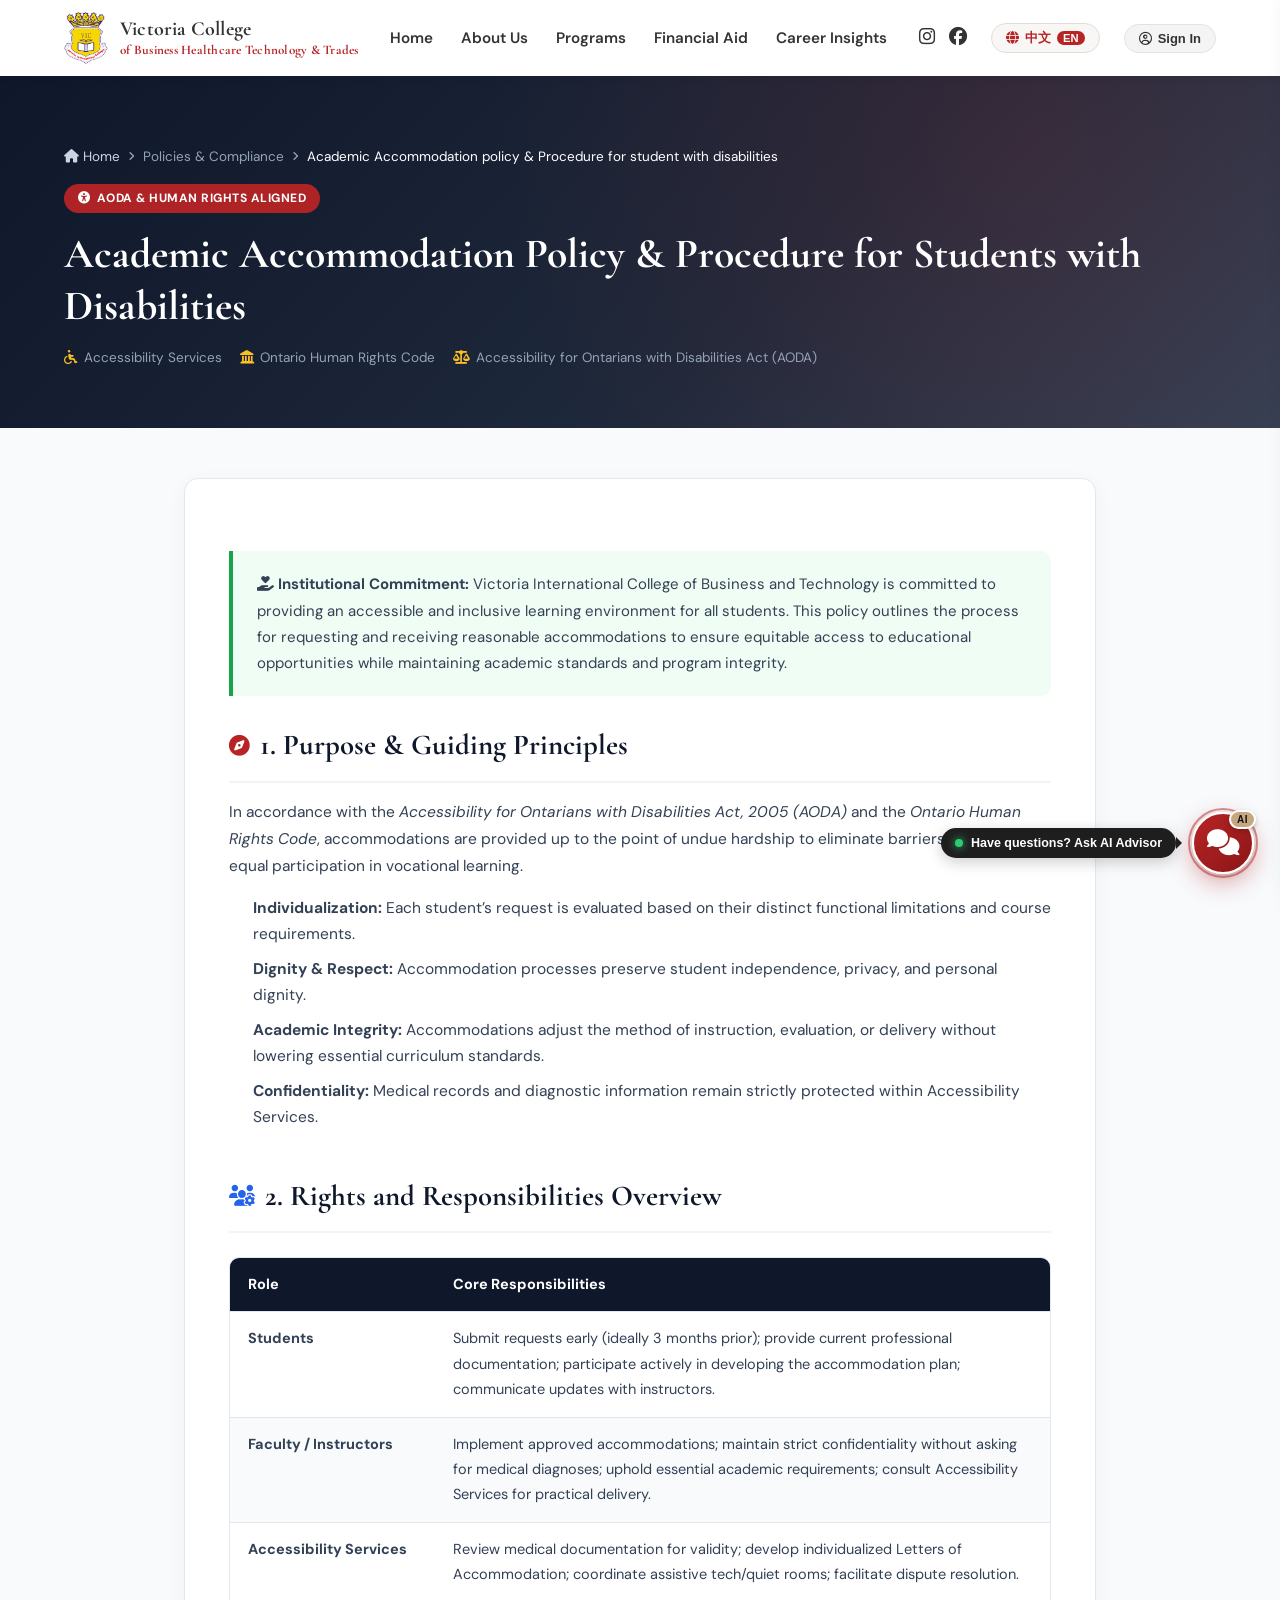
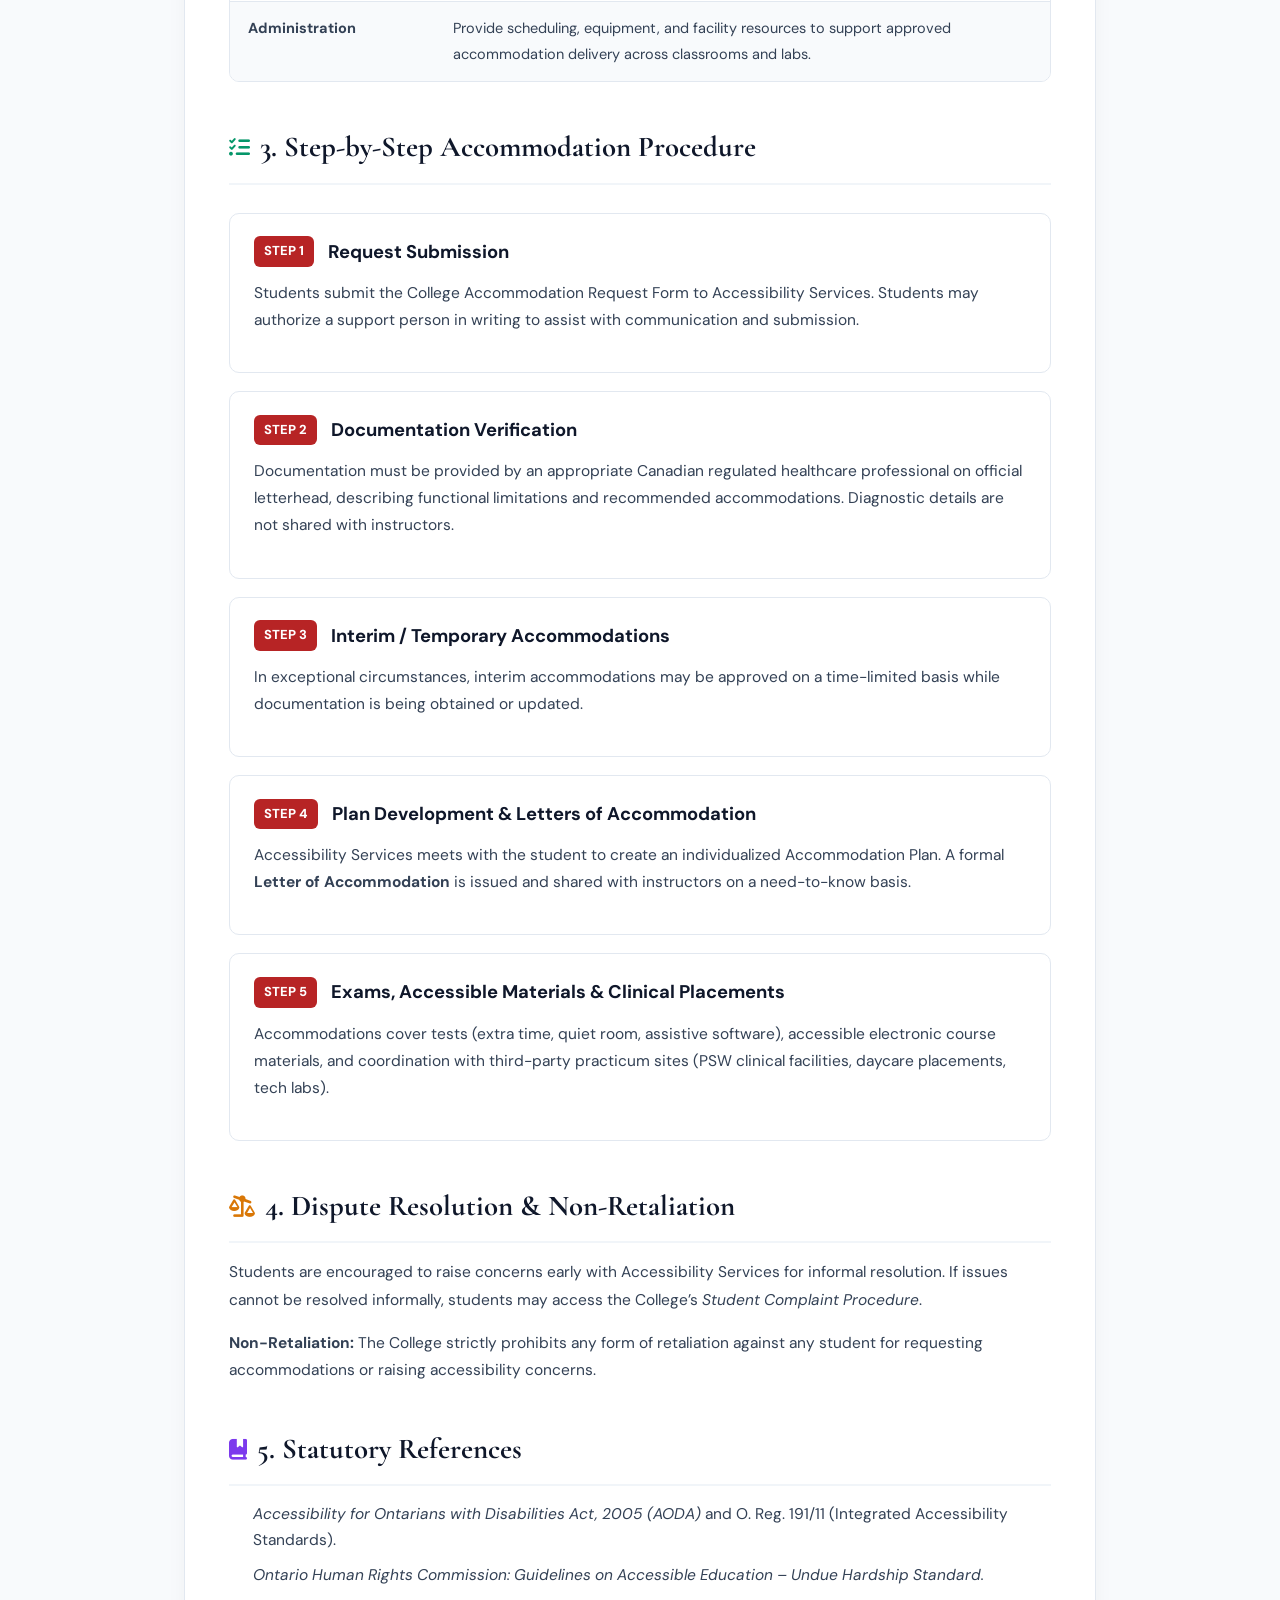
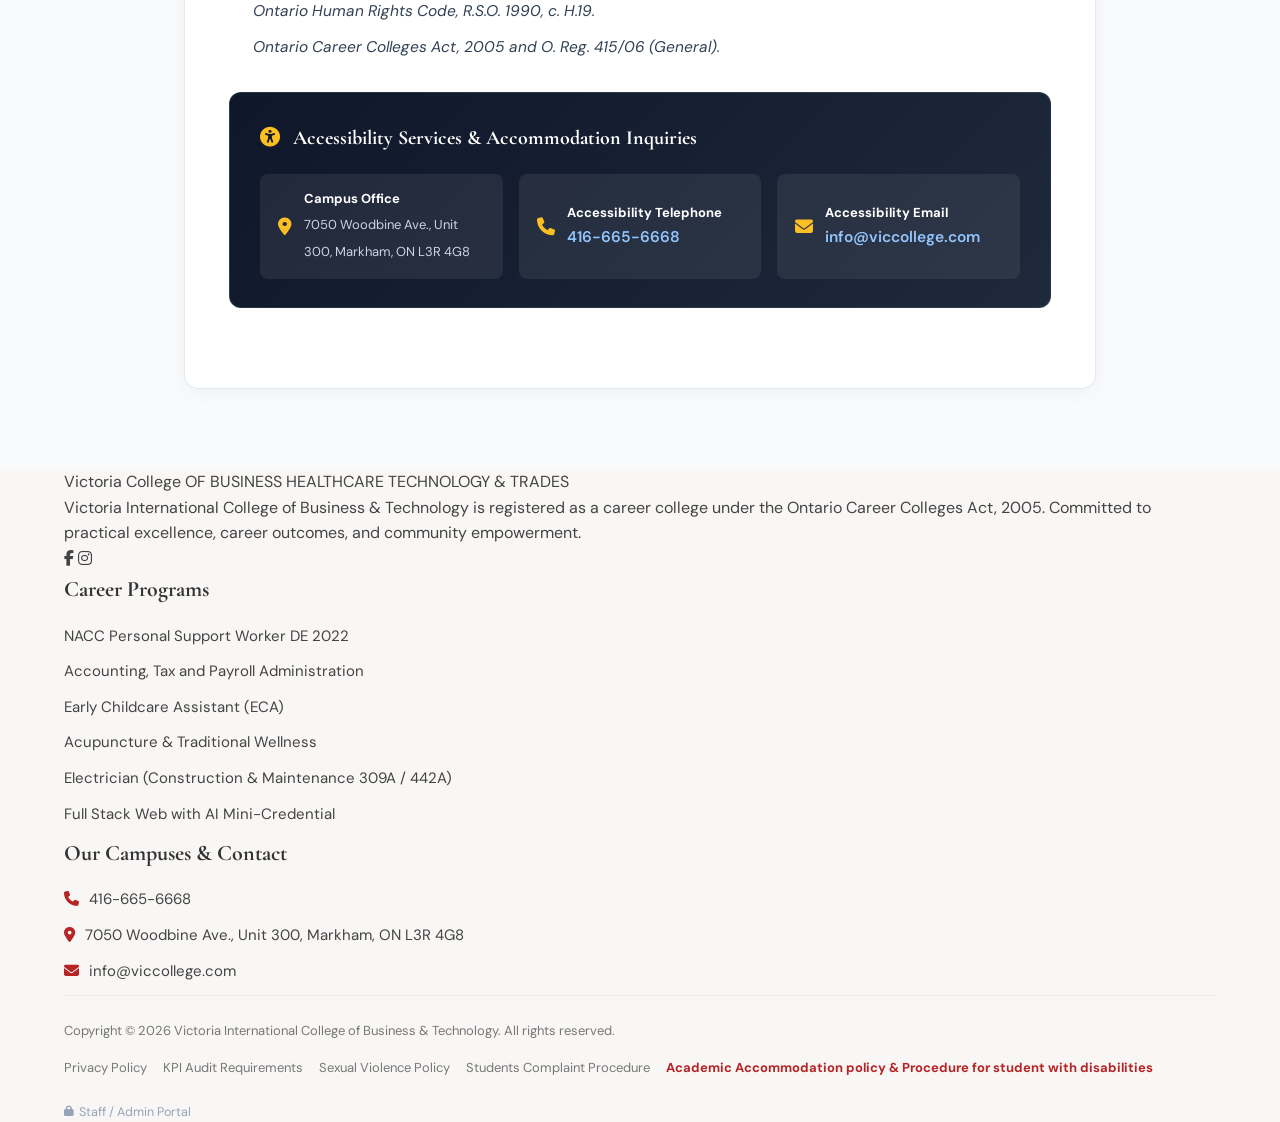
==== academic-accommodation-policy-and-procedure-for-students-with-disabilities.html @ d338227e "added footer pages" ====
<!DOCTYPE html>
<html lang="en">

<head>
  <meta charset="UTF-8">
  <meta name="viewport" content="width=device-width, initial-scale=1.0">
  <title data-i18n="policy_disability_title">Academic Accommodation Policy &amp; Procedure for Students with Disabilities | Victoria International College</title>
  <meta name="description"
    content="Official Academic Accommodation Policy and Procedure for Students with Disabilities at Victoria International College. AODA and Ontario Human Rights Code aligned.">
  <meta name="keywords" content="academic accommodation policy, students with disabilities, aoda compliance, ontario human rights code, accessibility services victoria college">

  <!-- OpenGraph Meta Tags -->
  <meta property="og:title" content="Academic Accommodation Policy &amp; Procedure for Students with Disabilities | Victoria International College">
  <meta property="og:description"
    content="Learn about Victoria International College's procedures for academic accommodations, accessibility supports, exams, and practicum placements.">
  <meta property="og:type" content="article">
  <meta property="og:url" content="https://www.viccollege.com/academic-accommodation-policy-and-procedure-for-students-with-disabilities/">
  <meta property="og:image" content="images/vic_logo.png">

  <link rel="icon" href="images/favicon.gif" sizes="32x32">
  <link rel="stylesheet" href="https://cdnjs.cloudflare.com/ajax/libs/font-awesome/6.5.1/css/all.min.css">
  <link rel="stylesheet" href="css/style.css">
  <link rel="stylesheet" href="css/admin.css">
</head>

<body>

  <!-- Header Navigation -->
  <header class="vic-main-header">
    <div class="container nav-wrapper">
      <a href="index.html#home" class="logo-section" aria-label="Victoria College of Business Healthcare Technology & Trades">
        <img class="logo-img" src="images/vic_logo.png" alt="Victoria College">
        <div class="logo-text">
          <span class="logo-brand-main" data-i18n="logo_brand_main">Victoria College</span>
          <span class="logo-brand-sub" data-i18n="logo_brand_sub">of Business Healthcare Technology &amp; Trades</span>
        </div>
      </a>

      <nav class="main-nav-list">
        <div class="main-nav-item">
          <a href="index.html#home" class="main-nav-link" data-i18n="nav_home">Home</a>
        </div>
        <div class="main-nav-item">
          <a href="index.html#about" class="main-nav-link" data-i18n="nav_about">About Us</a>
        </div>
        <div class="main-nav-item">
          <a href="index.html#programs" class="main-nav-link" data-i18n="nav_programs">Programs <i
              class="fa-solid fa-angle-down" style="font-size: 11px;"></i></a>
          <div class="nav-dropdown">
            <a href="personal-support-worker-online-psw-course.html" data-i18n="prog_psw_title">NACC Personal Support Worker DE 2022</a>
            <a href="computerized-accounting.html" data-i18n="prog_acc_title">Accounting, Tax and Payroll</a>
            <a href="early-childcare-assistant-eca.html" data-i18n="prog_eca_title">Early Childcare Assistant (ECA)</a>
            <a href="acupuncture-program.html" data-i18n="prog_acu_title">Acupuncture &amp; Traditional Wellness</a>
            <a href="electrician.html" data-i18n="prog_elec_title">Electrician (309A / 442A)</a>
            <a href="software-development.html" data-i18n="prog_tech_title">Full Stack Web with AI Mini-Credential</a>
          </div>
        </div>
        <div class="main-nav-item">
          <a href="index.html#financial-aid" class="main-nav-link" data-i18n="nav_aid">Financial Aid</a>
        </div>
        <div class="main-nav-item">
          <a href="index.html#articles" class="main-nav-link" data-i18n="nav_articles">Career Insights</a>
        </div>
      </nav>

      <div class="nav-social-icons">
        <a href="https://www.instagram.com/vic.college/?utm_medium=copy_link" target="_blank" rel="noopener"><i
            class="fa-brands fa-instagram"></i></a>
        <a href="https://www.facebook.com/profile.php?id=100078023242504" target="_blank" rel="noopener"><i
            class="fa-brands fa-facebook"></i></a>
        <button type="button" class="lang-switcher-vic js-lang-toggle desktop-only" style="margin-left: 10px;"
          aria-label="Toggle language">
          <i class="fa-solid fa-globe"></i>
          <span class="lang-label" data-i18n="lang_btn">中文</span>
          <span class="lang-badge lang-current">EN</span>
        </button>
      </div>

      <button type="button" class="mobile-toggle-btn" aria-label="Open navigation menu">
        <i class="fa-solid fa-bars"></i>
      </button>
    </div>
  </header>

  <!-- Mobile Drawer Overlay -->
  <div class="mobile-drawer-overlay"></div>

  <!-- Mobile Navigation Drawer -->
  <div class="mobile-nav-drawer">
    <div class="mobile-drawer-header">
      <div class="logo-text">
        <span class="logo-brand-main" data-i18n="logo_brand_main">Victoria College</span>
      </div>
      <button type="button" class="mobile-drawer-close" aria-label="Close menu">&times;</button>
    </div>
    <div class="mobile-drawer-body">
      <div class="mobile-drawer-item">
        <a href="index.html#home" class="mobile-drawer-link" data-i18n="nav_home">Home</a>
      </div>
      <div class="mobile-drawer-item">
        <a href="index.html#about" class="mobile-drawer-link" data-i18n="nav_about">About Us</a>
      </div>
      <div class="mobile-drawer-item">
        <a href="index.html#programs" class="mobile-drawer-link" data-i18n="nav_programs">Programs</a>
        <div style="padding-left: 16px; display: flex; flex-direction: column; gap: 8px; margin-top: 8px;">
          <a href="personal-support-worker-online-psw-course.html" style="color: #cbd5e1; font-size: 13.5px;" data-i18n="prog_psw_title">NACC PSW Certificate</a>
          <a href="computerized-accounting.html" style="color: #cbd5e1; font-size: 13.5px;" data-i18n="prog_acc_title">Accounting, Tax &amp; Payroll</a>
          <a href="early-childcare-assistant-eca.html" style="color: #cbd5e1; font-size: 13.5px;" data-i18n="prog_eca_title">Early Childcare Assistant (ECA)</a>
          <a href="acupuncture-program.html" style="color: #cbd5e1; font-size: 13.5px;" data-i18n="prog_acu_title">Acupuncture &amp; Traditional Wellness</a>
          <a href="electrician.html" style="color: #cbd5e1; font-size: 13.5px;" data-i18n="prog_elec_title">Electrician (309A / 442A)</a>
          <a href="software-development.html" style="color: #cbd5e1; font-size: 13.5px;" data-i18n="prog_tech_title">Full Stack Web Developer</a>
        </div>
      </div>
      <div class="mobile-drawer-item">
        <a href="index.html#financial-aid" class="mobile-drawer-link" data-i18n="nav_aid">Financial Aid</a>
      </div>
      <div class="mobile-drawer-item">
        <a href="index.html#articles" class="mobile-drawer-link" data-i18n="nav_articles">Career Insights</a>
      </div>
    </div>
  </div>

  <!-- Hero Header -->
  <section class="policy-hero">
    <div class="container" style="position: relative; z-index: 2;">
      <div style="display: flex; align-items: center; gap: 8px; font-size: 13.5px; color: #94a3b8; margin-bottom: 16px;">
        <a href="index.html" style="color: #cbd5e1; text-decoration: none;"><i class="fa-solid fa-house"></i> <span data-i18n="policy_bread_home">Home</span></a>
        <i class="fa-solid fa-angle-right" style="font-size: 11px;"></i>
        <span data-i18n="policy_bread_policies">Policies &amp; Compliance</span>
        <i class="fa-solid fa-angle-right" style="font-size: 11px;"></i>
        <span style="color: #ffffff;" data-i18n="footer_policy_disability">Academic Accommodation for Students with Disabilities</span>
      </div>

      <span class="policy-hero-badge"><i class="fa-solid fa-universal-access"></i> AODA &amp; Human Rights Aligned</span>
      <h1 class="policy-hero-title">Academic Accommodation Policy &amp; Procedure for Students with Disabilities</h1>
      <div class="policy-hero-meta">
        <span><i class="fa-solid fa-wheelchair"></i> Accessibility Services</span>
        <span><i class="fa-solid fa-landmark"></i> Ontario Human Rights Code</span>
        <span><i class="fa-solid fa-scale-balanced"></i> Accessibility for Ontarians with Disabilities Act (AODA)</span>
      </div>
    </div>
  </section>

  <!-- Main Content -->
  <main class="policy-main-section">
    <div class="container policy-container">
      <article class="policy-article-card">

        <div class="policy-callout green">
          <strong><i class="fa-solid fa-hand-holding-heart"></i> Institutional Commitment:</strong> Victoria International College of Business and Technology is committed to providing an accessible and inclusive learning environment for all students. This policy outlines the process for requesting and receiving reasonable accommodations to ensure equitable access to educational opportunities while maintaining academic standards and program integrity.
        </div>

        <h2><i class="fa-solid fa-compass" style="color: var(--vic-red); font-size: 1.3rem;"></i> 1. Purpose &amp; Guiding Principles</h2>
        <p>
          In accordance with the <em>Accessibility for Ontarians with Disabilities Act, 2005 (AODA)</em> and the <em>Ontario Human Rights Code</em>, accommodations are provided up to the point of undue hardship to eliminate barriers and enable equal participation in vocational learning.
        </p>
        <ul>
          <li><strong>Individualization:</strong> Each student’s request is evaluated based on their distinct functional limitations and course requirements.</li>
          <li><strong>Dignity &amp; Respect:</strong> Accommodation processes preserve student independence, privacy, and personal dignity.</li>
          <li><strong>Academic Integrity:</strong> Accommodations adjust the method of instruction, evaluation, or delivery without lowering essential curriculum standards.</li>
          <li><strong>Confidentiality:</strong> Medical records and diagnostic information remain strictly protected within Accessibility Services.</li>
        </ul>

        <h2><i class="fa-solid fa-users-gear" style="color: #2563eb; font-size: 1.3rem;"></i> 2. Rights and Responsibilities Overview</h2>

        <div class="policy-table-wrapper">
          <table class="policy-table">
            <thead>
              <tr>
                <th style="width: 25%;">Role</th>
                <th style="width: 75%;">Core Responsibilities</th>
              </tr>
            </thead>
            <tbody>
              <tr>
                <td><strong>Students</strong></td>
                <td>
                  Submit requests early (ideally 3 months prior); provide current professional documentation; participate actively in developing the accommodation plan; communicate updates with instructors.
                </td>
              </tr>
              <tr>
                <td><strong>Faculty / Instructors</strong></td>
                <td>
                  Implement approved accommodations; maintain strict confidentiality without asking for medical diagnoses; uphold essential academic requirements; consult Accessibility Services for practical delivery.
                </td>
              </tr>
              <tr>
                <td><strong>Accessibility Services</strong></td>
                <td>
                  Review medical documentation for validity; develop individualized Letters of Accommodation; coordinate assistive tech/quiet rooms; facilitate dispute resolution.
                </td>
              </tr>
              <tr>
                <td><strong>Administration</strong></td>
                <td>
                  Provide scheduling, equipment, and facility resources to support approved accommodation delivery across classrooms and labs.
                </td>
              </tr>
            </tbody>
          </table>
        </div>

        <h2><i class="fa-solid fa-list-check" style="color: #059669; font-size: 1.3rem;"></i> 3. Step-by-Step Accommodation Procedure</h2>

        <div class="policy-steps-flow">
          <!-- Step 1 -->
          <div class="policy-step-item">
            <div class="policy-step-header">
              <span class="policy-step-num">Step 1</span>
              <span class="policy-step-title">Request Submission</span>
            </div>
            <p>
              Students submit the College Accommodation Request Form to Accessibility Services. Students may authorize a support person in writing to assist with communication and submission.
            </p>
          </div>

          <!-- Step 2 -->
          <div class="policy-step-item">
            <div class="policy-step-header">
              <span class="policy-step-num">Step 2</span>
              <span class="policy-step-title">Documentation Verification</span>
            </div>
            <p>
              Documentation must be provided by an appropriate Canadian regulated healthcare professional on official letterhead, describing functional limitations and recommended accommodations. Diagnostic details are not shared with instructors.
            </p>
          </div>

          <!-- Step 3 -->
          <div class="policy-step-item">
            <div class="policy-step-header">
              <span class="policy-step-num">Step 3</span>
              <span class="policy-step-title">Interim / Temporary Accommodations</span>
            </div>
            <p>
              In exceptional circumstances, interim accommodations may be approved on a time-limited basis while documentation is being obtained or updated.
            </p>
          </div>

          <!-- Step 4 -->
          <div class="policy-step-item">
            <div class="policy-step-header">
              <span class="policy-step-num">Step 4</span>
              <span class="policy-step-title">Plan Development &amp; Letters of Accommodation</span>
            </div>
            <p>
              Accessibility Services meets with the student to create an individualized Accommodation Plan. A formal <strong>Letter of Accommodation</strong> is issued and shared with instructors on a need-to-know basis.
            </p>
          </div>

          <!-- Step 5 -->
          <div class="policy-step-item">
            <div class="policy-step-header">
              <span class="policy-step-num">Step 5</span>
              <span class="policy-step-title">Exams, Accessible Materials &amp; Clinical Placements</span>
            </div>
            <p>
              Accommodations cover tests (extra time, quiet room, assistive software), accessible electronic course materials, and coordination with third-party practicum sites (PSW clinical facilities, daycare placements, tech labs).
            </p>
          </div>
        </div>

        <h2><i class="fa-solid fa-scale-unbalanced-flip" style="color: #d97706; font-size: 1.3rem;"></i> 4. Dispute Resolution &amp; Non-Retaliation</h2>
        <p>
          Students are encouraged to raise concerns early with Accessibility Services for informal resolution. If issues cannot be resolved informally, students may access the College’s <em>Student Complaint Procedure</em>.
        </p>
        <p>
          <strong>Non-Retaliation:</strong> The College strictly prohibits any form of retaliation against any student for requesting accommodations or raising accessibility concerns.
        </p>

        <h2><i class="fa-solid fa-book-bookmark" style="color: #7c3aed; font-size: 1.3rem;"></i> 5. Statutory References</h2>
        <ul>
          <li><em>Accessibility for Ontarians with Disabilities Act, 2005 (AODA)</em> and O. Reg. 191/11 (Integrated Accessibility Standards).</li>
          <li><em>Ontario Human Rights Commission: Guidelines on Accessible Education – Undue Hardship Standard.</em></li>
          <li><em>Ontario Human Rights Code, R.S.O. 1990, c. H.19.</em></li>
          <li><em>Ontario Career Colleges Act, 2005 and O. Reg. 415/06 (General).</em></li>
        </ul>

        <!-- Accessibility Contact Box -->
        <div class="policy-contact-box">
          <h3 style="font-size: 1.25rem; font-family: var(--font-serif);"><i class="fa-solid fa-universal-access" style="color: #fbbf24; margin-right: 8px;"></i> Accessibility Services &amp; Accommodation Inquiries</h3>
          <div class="policy-contact-grid">
            <div class="policy-contact-item">
              <i class="fa-solid fa-location-dot"></i>
              <div>
                <strong style="color: #ffffff; font-size: 13px; display: block;">Campus Office</strong>
                <span style="font-size: 13px; color: #cbd5e1;">7050 Woodbine Ave., Unit 300, Markham, ON L3R 4G8</span>
              </div>
            </div>
            <div class="policy-contact-item">
              <i class="fa-solid fa-phone"></i>
              <div>
                <strong style="color: #ffffff; font-size: 13px; display: block;">Accessibility Telephone</strong>
                <a href="tel:416-665-6668">416-665-6668</a>
              </div>
            </div>
            <div class="policy-contact-item">
              <i class="fa-solid fa-envelope"></i>
              <div>
                <strong style="color: #ffffff; font-size: 13px; display: block;">Accessibility Email</strong>
                <a href="mailto:info@viccollege.com">info@viccollege.com</a>
              </div>
            </div>
          </div>
        </div>

      </article>
    </div>
  </main>

  <!-- Footer -->
  <footer class="vic-footer">
    <div class="container">
      <div class="footer-grid">
        <!-- Column 1: Brand & About -->
        <div class="footer-col">
          <div class="footer-logo">
            <span class="footer-brand" data-i18n="logo_brand_main">VICTORIA COLLEGE</span>
            <span class="footer-sub">OF BUSINESS HEALTHCARE TECHNOLOGY &amp; TRADES</span>
          </div>
          <p class="footer-desc" data-i18n="footer_desc">
            Registered as a career college under the Ontario Career Colleges Act, 2005. 22 years of empowering careers through vocational training, government grant assistance, and job placements.
          </p>
          <div class="footer-social">
            <a href="https://www.facebook.com/profile.php?id=100078023242504" target="_blank" rel="noopener" aria-label="Facebook"><i class="fa-brands fa-facebook-f"></i></a>
            <a href="https://www.instagram.com/vic.college/?utm_medium=copy_link" target="_blank" rel="noopener" aria-label="Instagram"><i class="fa-brands fa-instagram"></i></a>
          </div>
        </div>

        <!-- Column 2: Career Programs -->
        <div class="footer-col">
          <h3 data-i18n="footer_col_programs">Programs</h3>
          <ul class="footer-prog-list">
            <li><a href="personal-support-worker-online-psw-course.html" data-i18n="prog_psw_title">NACC Personal Support Worker DE 2022</a></li>
            <li><a href="computerized-accounting.html" data-i18n="prog_acc_title">Accounting, Tax and Payroll</a></li>
            <li><a href="early-childcare-assistant-eca.html" data-i18n="prog_eca_title">Early Childcare Assistant (ECA)</a></li>
            <li><a href="acupuncture-program.html" data-i18n="prog_acu_title">Acupuncture &amp; Traditional Wellness</a></li>
            <li><a href="electrician.html" data-i18n="prog_elec_title">Electrician (309A / 442A)</a></li>
            <li><a href="software-development.html" data-i18n="prog_tech_title">Full Stack Web with AI Mini-Credential</a></li>
          </ul>
        </div>

        <!-- Column 3: Contact -->
        <div class="footer-col">
          <h3 data-i18n="campus_title">Contact</h3>
          <div class="footer-contact-item">
            <i class="fa-solid fa-phone"></i>
            <a href="tel:416-665-6668">416-665-6668</a>
          </div>
          <div class="footer-contact-item">
            <i class="fa-solid fa-location-dot"></i>
            <span data-i18n="topbar_address">7050 Woodbine Ave., Unit 300, Markham, ON L3R 4G8</span>
          </div>
          <div class="footer-contact-item">
            <i class="fa-solid fa-envelope"></i>
            <a href="mailto:info@viccollege.com">info@viccollege.com</a>
          </div>
        </div>
      </div>

      <!-- Bottom Bar with Policy Links -->
      <div class="footer-bottom-bar">
        <span data-i18n="footer_copyright">Copyright &copy; 2026 VICTORIA INTERNATIONAL COLLEGE OF BUSINESS &amp; TECHNOLOGY</span>
        <div class="footer-policy-links">
          <a href="privacy-policy.html" data-i18n="footer_policy_privacy">Privacy Policy</a>
          <a href="kpi-audit-requirements.html" data-i18n="footer_policy_kpi">KPI Audit Requirements</a>
          <a href="sexual-violence-policy.html" data-i18n="footer_policy_sexual">Sexual Violence Policy</a>
          <a href="students-complaint-procedure.html" data-i18n="footer_policy_complaint">Students Complaint Procedure</a>
          <a href="academic-accommodation-policy-and-procedure-for-students-with-disabilities.html" style="color: var(--vic-red); font-weight: 700;" data-i18n="footer_policy_disability">Academic Accommodation Policy &amp; Procedure for student with disabilities</a>
        </div>
        <div style="font-size: 12.5px; margin-top: 6px;">
          <a href="/admin" style="color: #94a3b8; text-decoration: none; display: inline-flex; align-items: center; gap: 5px;" onmouseover="this.style.color='#ffffff'" onmouseout="this.style.color='#94a3b8'">
            <i class="fa-solid fa-lock" style="font-size: 11px;"></i> Staff / Admin Portal
          </a>
        </div>
      </div>
    </div>
  </footer>

  <!-- Scripts -->
  <script src="js/translations.js"></script>
  <script src="js/auth.js"></script>
  <script src="js/ai-chatbot.js"></script>
  <script>
    let currentLanguage = localStorage.getItem('vic_lang') || 'en';

    function applyLanguage(lang) {
      currentLanguage = lang;
      localStorage.setItem('vic_lang', lang);
      document.documentElement.lang = lang;

      const dict = window.translations && window.translations[lang] ? window.translations[lang] : {};

      document.querySelectorAll('[data-i18n]').forEach(el => {
        const key = el.getAttribute('data-i18n');
        if (dict[key]) el.innerHTML = dict[key];
      });

      document.querySelectorAll('.js-lang-toggle').forEach(btn => {
        const labelSpan = btn.querySelector('.lang-label');
        const badgeSpan = btn.querySelector('.lang-badge');
        if (labelSpan) labelSpan.textContent = lang === 'en' ? '中文' : 'English';
        if (badgeSpan) badgeSpan.textContent = lang === 'en' ? 'EN' : '中文';
        btn.setAttribute('aria-label', lang === 'en' ? 'Switch to Chinese' : 'Switch to English');
      });

      if (typeof window.updateChatbotLanguage === 'function') {
        window.updateChatbotLanguage(lang);
      }
    }

    // Mobile Drawer Toggle
    const mobileToggleBtn = document.querySelector('.mobile-toggle-btn');
    const mobileDrawerClose = document.querySelector('.mobile-drawer-close');
    const mobileDrawerOverlay = document.querySelector('.mobile-drawer-overlay');
    const mobileNavDrawer = document.querySelector('.mobile-nav-drawer');

    function openMobileDrawer() {
      if (mobileNavDrawer) mobileNavDrawer.classList.add('active');
      if (mobileDrawerOverlay) mobileDrawerOverlay.classList.add('active');
      document.body.style.overflow = 'hidden';
    }

    function closeMobileDrawer() {
      if (mobileNavDrawer) mobileNavDrawer.classList.remove('active');
      if (mobileDrawerOverlay) mobileDrawerOverlay.classList.remove('active');
      document.body.style.overflow = '';
    }

    if (mobileToggleBtn) mobileToggleBtn.addEventListener('click', openMobileDrawer);
    if (mobileDrawerClose) mobileDrawerClose.addEventListener('click', closeMobileDrawer);
    if (mobileDrawerOverlay) mobileDrawerOverlay.addEventListener('click', closeMobileDrawer);

    document.querySelectorAll('.js-lang-toggle').forEach(btn => {
      btn.addEventListener('click', (e) => {
        e.preventDefault();
        applyLanguage(currentLanguage === 'en' ? 'zh' : 'en');
      });
    });

    document.addEventListener('DOMContentLoaded', () => {
      applyLanguage(currentLanguage);
    });
  </script>
</body>

</html>
---- css/style.css ----
/* ==========================================================================
   Victoria International College of Business & Technology
   Exact Scheme & Look & Feel from viccollege.com
   ========================================================================== */

@import url('https://fonts.googleapis.com/css2?family=Cormorant+Garamond:ital,wght@0,400;0,500;0,600;0,700;1,400;1,600;1,700&family=DM+Sans:ital,wght@0,400;0,500;0,700;1,400;1,500;1,700&family=Noto+Sans+SC:wght@400;500;600;700&display=swap');

:root {
  /* Exact Brand Colors from viccollege.com Elementor Theme */
  --vic-red: #B72425;
  --vic-red-hover: #9c1c1d;
  --vic-dark: #333333;
  --vic-black: #111111;
  --vic-body-text: #444444;
  --vic-bg-canvas: #F9F7F5;
  --vic-bg-white: #FFFFFF;
  --vic-border: #ECECEC;
  --vic-border-dark: #E2DDD7;
  --vic-gold: #C5A880;
  
  /* Fonts */
  --font-serif: "Cormorant Garamond", Georgia, "Noto Sans SC", serif;
  --font-sans: "DM Sans", -apple-system, BlinkMacSystemFont, "Segoe UI", "Noto Sans SC", Roboto, sans-serif;
  
  --container-width: 1200px;
  --transition-fast: all 0.3s ease;
}

/* Reset & Global */
*, *::before, *::after {
  box-sizing: border-box;
  margin: 0;
  padding: 0;
}

html {
  scroll-behavior: smooth;
  font-size: 16px;
}

body {
  font-family: var(--font-sans);
  background-color: var(--vic-bg-canvas);
  color: var(--vic-body-text);
  line-height: 1.6;
  -webkit-font-smoothing: antialiased;
}

a {
  color: inherit;
  text-decoration: none;
  transition: var(--transition-fast);
}

img {
  max-width: 100%;
  height: auto;
  display: block;
}

ul {
  list-style: none;
}

.container {
  max-width: var(--container-width);
  margin: 0 auto;
  padding: 0 24px;
}

/* Red Divider Line (Elementor signature) */
.vic-divider {
  width: 150px;
  height: 2px;
  background-color: var(--vic-red);
  margin: 15px 0 20px;
}

.vic-divider-center {
  margin: 15px auto 25px;
}

/* ==========================================================================
   Top Header Bar & Navigation
   ========================================================================== */

.top-bar-custom {
  background: #ffffff;
  border-bottom: 1px solid var(--vic-border);
  padding: 10px 0;
  font-size: 0.85rem;
  color: var(--vic-dark);
}

.top-bar-custom .container {
  display: flex;
  justify-content: space-between;
  align-items: center;
  flex-wrap: wrap;
  gap: 12px;
}

.top-bar-contact {
  display: flex;
  gap: 20px;
  align-items: center;
}

.top-bar-contact a:hover {
  color: var(--vic-red);
}

.top-bar-right-box {
  display: flex;
  align-items: center;
  gap: 16px;
}

/* Language Switcher Pill */
.lang-switcher-vic {
  background: var(--vic-bg-canvas);
  border: 1px solid var(--vic-border-dark);
  padding: 5px 14px;
  border-radius: 20px;
  color: var(--vic-red);
  font-weight: 700;
  font-size: 0.8rem;
  cursor: pointer;
  display: inline-flex;
  align-items: center;
  gap: 6px;
  transition: var(--transition-fast);
}

.lang-switcher-vic:hover {
  background: var(--vic-red);
  color: #ffffff;
  border-color: var(--vic-red);
}

.lang-switcher-vic .lang-badge {
  background: var(--vic-red);
  color: #ffffff;
  padding: 1px 6px;
  border-radius: 10px;
  font-size: 0.7rem;
}

.lang-switcher-vic:hover .lang-badge {
  background: #ffffff;
  color: var(--vic-red);
}

/* Main Site Header */
.vic-main-header {
  background: #ffffff;
  position: sticky;
  top: 0;
  z-index: 1000;
  box-shadow: 0 2px 10px rgba(0,0,0,0.06);
  padding: 12px 0;
}

.nav-wrapper {
  display: flex;
  justify-content: space-between;
  align-items: center;
}

.logo-section {
  display: flex;
  align-items: center;
  gap: 12px;
  text-decoration: none;
}

.logo-img {
  height: 52px;
  width: auto;
  display: block;
  flex-shrink: 0;
}

.logo-text {
  display: flex;
  flex-direction: column;
  justify-content: center;
}

.logo-brand-main {
  font-family: var(--font-serif);
  font-size: 1.25rem;
  font-weight: 800;
  color: var(--vic-dark);
  line-height: 1.15;
  letter-spacing: 0.2px;
}

.logo-brand-sub {
  font-family: var(--font-serif);
  font-size: 0.82rem;
  font-weight: 700;
  color: var(--vic-red);
  letter-spacing: 0.25px;
  line-height: 1.25;
  margin-top: 1px;
}

@media (max-width: 992px) {
  .logo-brand-sub {
    font-size: 0.72rem;
  }
}

/* Nav Links */
.main-nav-list {
  display: flex;
  align-items: center;
  gap: 28px;
}

.main-nav-item {
  position: relative;
}

.main-nav-link {
  font-family: var(--font-sans);
  font-size: 0.95rem;
  font-weight: 600;
  color: var(--vic-dark);
  padding: 10px 0;
  display: flex;
  align-items: center;
  gap: 4px;
}

.main-nav-link:hover {
  color: var(--vic-red);
}

/* Dropdown */
.nav-dropdown {
  position: absolute;
  top: 100%;
  left: 0;
  width: 280px;
  background: #ffffff;
  box-shadow: 0 10px 30px rgba(0,0,0,0.12);
  border: 1px solid var(--vic-border);
  padding: 10px 0;
  opacity: 0;
  visibility: hidden;
  transform: translateY(10px);
  transition: var(--transition-fast);
  z-index: 100;
}

.main-nav-item:hover .nav-dropdown {
  opacity: 1;
  visibility: visible;
  transform: translateY(0);
}

.nav-dropdown a {
  display: block;
  padding: 8px 20px;
  font-size: 0.875rem;
  color: var(--vic-dark);
  font-weight: 500;
}

.nav-dropdown a:hover {
  background: var(--vic-bg-canvas);
  color: var(--vic-red);
  padding-left: 24px;
}

.nav-social-icons {
  display: flex;
  gap: 14px;
  font-size: 1.15rem;
  color: var(--vic-dark);
}

.nav-social-icons a:hover {
  color: var(--vic-red);
}

.mobile-toggle-btn {
  display: none;
  background: none;
  border: none;
  font-size: 1.5rem;
  color: var(--vic-dark);
  cursor: pointer;
}

/* ==========================================================================
   Hero Banner Section (home_banner.jpg)
   ========================================================================== */

.hero-banner-vic {
  position: relative;
  background: url("../images/home_banner.jpg") top center / cover no-repeat;
  color: #ffffff;
  padding: 140px 0 160px;
  text-align: center;
}

.hero-banner-overlay {
  position: absolute;
  top: 0;
  left: 0;
  right: 0;
  bottom: 0;
  background-image: linear-gradient(180deg, rgba(0, 0, 0, 0.77) 15%, rgba(0, 0, 0, 0.45) 100%);
}

.hero-banner-content {
  position: relative;
  z-index: 2;
  max-width: 960px;
  margin: 0 auto;
}

.hero-headline-text {
  font-family: var(--font-serif);
  font-size: 3.4rem;
  font-weight: 700;
  line-height: 1.15;
  color: #ffffff;
  margin-bottom: 20px;
  letter-spacing: 0.5px;
}

.hero-subtext {
  font-size: 1.25rem;
  color: #ffffffea;
  margin-bottom: 35px;
  font-weight: 400;
  max-width: 800px;
  margin-left: auto;
  margin-right: auto;
}

/* Signature Red Button */
.btn-vic-red {
  display: inline-block;
  background-color: var(--vic-red);
  color: #ffffff;
  font-family: var(--font-serif);
  font-size: 18px;
  font-weight: 700;
  text-transform: uppercase;
  letter-spacing: 2px;
  padding: 15px 30px;
  border: 1px solid var(--vic-red);
  box-shadow: 0px 0px 10px 0px rgba(0, 0, 0, 0.52);
  cursor: pointer;
  transition: var(--transition-fast);
}

.btn-vic-red:hover {
  background-color: #ffffff;
  color: var(--vic-red);
  border-color: #ffffff;
}

/* ==========================================================================
   Hero Floating 3-Card Strip
   ========================================================================== */

.hero-strip-section {
  position: relative;
  z-index: 10;
  margin-top: -70px;
  margin-bottom: 50px;
}

.hero-strip-box {
  background-color: rgba(255, 255, 255, 0.95);
  box-shadow: 6px 1px 20px 2px rgba(0, 0, 0, 0.18);
  display: grid;
  grid-template-columns: repeat(4, 1fr);
}

.strip-item {
  padding: 30px 20px;
  text-align: center;
  border-right: 1px solid #ECECEC;
  transition: var(--transition-fast);
  display: flex;
  flex-direction: column;
  align-items: center;
  justify-content: center;
}

.strip-item:last-child {
  border-right: none;
}

.strip-item:hover {
  background: #ffffff;
}

.strip-icon {
  font-size: 42px;
  color: var(--vic-red);
  margin-bottom: 12px;
  transition: var(--transition-fast);
}

.strip-item:hover .strip-icon {
  transform: translateY(-2px);
}

.strip-title {
  font-size: 20px;
  font-weight: 700;
  color: var(--vic-dark);
  margin-bottom: 0;
  font-family: var(--font-sans);
}

.strip-desc {
  font-size: 15px;
  color: #666666;
  line-height: 1.5;
}

/* ==========================================================================
   In-Person Job Fair Banner Section
   ========================================================================== */

.job-fair-banner {
  position: relative;
  background: url("../images/job-fair.png") center / cover no-repeat;
  color: #ffffff;
  padding: 100px 0;
  text-align: center;
  margin-bottom: 60px;
}

.job-fair-overlay {
  position: absolute;
  top: 0;
  left: 0;
  right: 0;
  bottom: 0;
  background: linear-gradient(180deg, rgba(0, 0, 0, 0.8) 15%, rgba(0, 0, 0, 0.6) 100%);
}

.job-fair-content {
  position: relative;
  z-index: 2;
  max-width: 860px;
  margin: 0 auto;
}

.job-fair-title {
  font-family: var(--font-serif);
  font-size: 3.2rem;
  font-weight: 700;
  color: #ffffff;
  margin-bottom: 14px;
}

.job-fair-subtitle {
  font-size: 22px;
  color: #ffffff;
  margin-bottom: 8px;
}

.job-fair-meta {
  font-size: 20px;
  color: #f1f5f9;
  margin-bottom: 25px;
  font-weight: 500;
}

/* ==========================================================================
   3 Value Propositions Strip (Complimentary Assistant, etc)
   ========================================================================== */

.value-props-section {
  margin-bottom: 70px;
}

.value-props-box {
  background: rgba(255, 255, 255, 0.95);
  box-shadow: 6px 1px 20px 2px rgba(0, 0, 0, 0.12);
  display: grid;
  grid-template-columns: repeat(3, 1fr);
}

.value-prop-col {
  padding: 35px 25px;
  text-align: center;
  border-right: 1px solid #ECECEC;
}

.value-prop-col:last-child {
  border-right: none;
}

.value-prop-icon {
  font-size: 45px;
  color: var(--vic-red);
  margin-bottom: 14px;
}

.value-prop-title {
  font-size: 22px;
  font-weight: 700;
  color: #333333;
  margin-bottom: 8px;
}

.value-prop-desc {
  font-size: 16px;
  color: #555555;
  line-height: 1.5;
}

/* ==========================================================================
   Program 2-Column Alternating Showcase (Exact Elementor Layout)
   ========================================================================== */

.program-showcase-section {
  padding: 40px 0;
  background-color: var(--vic-bg-canvas);
}

.program-row {
  display: grid;
  grid-template-columns: 1fr 1fr;
  gap: 50px;
  align-items: center;
  margin-bottom: 70px;
}

.program-row.reverse-layout {
  direction: rtl;
}

.program-row.reverse-layout > * {
  direction: ltr;
}

.program-img-wrapper {
  position: relative;
  box-shadow: 0px 0px 15px 0px rgba(108, 108, 108, 0.3);
  overflow: hidden;
  background: #ffffff;
}

.program-img-wrapper img {
  width: 100%;
  height: 420px;
  object-fit: cover;
  display: block;
  transition: transform 0.4s ease;
}

.program-img-wrapper:hover img {
  transform: scale(1.03);
}

.vic-watermark-tag {
  position: absolute;
  bottom: 0;
  left: 0;
  background-color: var(--vic-bg-canvas);
  border-top: 5px solid var(--vic-red);
  padding: 6px 18px;
  font-size: 20px;
  font-weight: 800;
  color: var(--vic-red);
  font-family: var(--font-serif);
  letter-spacing: 1px;
}

.program-info-col {
  padding: 10px 0;
}

.program-heading {
  font-size: 34px;
  font-weight: 700;
  color: #333333;
  line-height: 1.25;
  font-family: var(--font-sans);
}

.program-text {
  font-size: 17px;
  line-height: 1.65;
  color: #333333;
  margin-bottom: 18px;
}

.program-bullet-list {
  display: grid;
  grid-template-columns: 1fr 1fr;
  gap: 8px 20px;
  margin-bottom: 24px;
}

.program-bullet-list li {
  font-size: 16px;
  color: #333333;
  position: relative;
  padding-left: 16px;
}

.program-bullet-list li::before {
  content: "•";
  color: var(--vic-red);
  font-weight: bold;
  font-size: 18px;
  position: absolute;
  left: 0;
  top: -2px;
}

/* Learn More button */
.btn-learn-more {
  display: inline-flex;
  align-items: center;
  gap: 8px;
  background-color: var(--vic-red);
  color: #ffffff;
  font-size: 15px;
  font-weight: 600;
  text-transform: capitalize;
  letter-spacing: 1px;
  padding: 12px 28px;
  border: 1px solid var(--vic-red);
  cursor: pointer;
  transition: var(--transition-fast);
}

.btn-learn-more:hover {
  background-color: #ffffff;
  color: var(--vic-red);
}

.btn-learn-more i {
  font-size: 12px;
  transition: transform 0.2s ease;
}

.btn-learn-more:hover i {
  transform: translateX(4px);
}

/* ==========================================================================
   Join Our Free Class Section
   ========================================================================== */

.free-class-section {
  position: relative;
  background: url("../images/home_banner.jpg") center / cover no-repeat fixed;
  color: #ffffff;
  padding: 100px 0;
  text-align: center;
}

.free-class-overlay {
  position: absolute;
  top: 0;
  left: 0;
  right: 0;
  bottom: 0;
  background: rgba(0, 0, 0, 0.72);
}

.free-class-content {
  position: relative;
  z-index: 2;
  max-width: 800px;
  margin: 0 auto;
}

.free-class-title {
  font-family: var(--font-serif);
  font-size: 3.4rem;
  font-weight: 700;
  color: #ffffff;
}

.free-class-title .highlight-gold {
  color: #FFD700;
  border-bottom: 2px solid #FFD700;
}

.free-class-subtitle {
  font-size: 20px;
  color: #e2e8f0;
  margin-top: 10px;
}

/* MetForm Inline Box */
.metform-box {
  background: rgba(255, 255, 255, 0.1);
  backdrop-filter: blur(10px);
  padding: 35px;
  border: 1px solid rgba(255, 255, 255, 0.2);
  margin-top: 30px;
  border-radius: 4px;
}

.metform-grid {
  display: grid;
  grid-template-columns: 1fr 1fr 1fr;
  gap: 16px;
  margin-bottom: 20px;
}

.metform-input {
  width: 100%;
  padding: 14px 18px;
  background: #ffffff;
  border: 1px solid #ccc;
  font-size: 15px;
  color: #333333;
}

.metform-input:focus {
  outline: none;
  border-color: var(--vic-red);
}

.metform-submit-btn {
  background-color: var(--vic-red);
  color: #ffffff;
  border: 1px solid var(--vic-red);
  padding: 14px 40px;
  font-size: 16px;
  font-weight: 700;
  text-transform: uppercase;
  letter-spacing: 1.5px;
  cursor: pointer;
  transition: var(--transition-fast);
  width: 100%;
}

.metform-submit-btn:hover {
  background-color: #ffffff;
  color: var(--vic-red);
}

.metform-privacy-note {
  font-size: 13px;
  color: #cbd5e1;
  margin-top: 14px;
}

/* ==========================================================================
   What Our Students Say (Testimonials)
   ========================================================================== */

.students-say-section {
  padding: 90px 0;
  background-color: #ffffff;
  text-align: center;
}

.section-headline-serif {
  font-family: var(--font-serif);
  font-size: 3.2rem;
  font-weight: 700;
  color: var(--vic-dark);
}

.section-headline-serif .highlight-crimson {
  color: var(--vic-red);
}

.testimonial-box-vic {
  max-width: 820px;
  margin: 40px auto 0;
  background: var(--vic-bg-canvas);
  padding: 45px 50px;
  box-shadow: 0 4px 20px rgba(0,0,0,0.06);
  border-left: 4px solid var(--vic-red);
  position: relative;
  text-align: left;
}

.test-quote-sign {
  font-size: 40px;
  color: var(--vic-red);
  margin-bottom: 12px;
  opacity: 0.7;
}

.test-body-text {
  font-size: 18px;
  line-height: 1.7;
  color: #444444;
  font-style: italic;
  margin-bottom: 20px;
}

.test-author-info {
  font-weight: 700;
  font-size: 17px;
  color: var(--vic-dark);
}

.test-author-title {
  font-size: 14px;
  color: var(--vic-red);
  font-weight: 600;
}

.test-slider-nav {
  display: flex;
  justify-content: center;
  align-items: center;
  gap: 16px;
  margin-top: 25px;
}

.test-nav-arrow {
  width: 40px;
  height: 40px;
  border-radius: 50%;
  background: #ffffff;
  border: 1px solid #ccc;
  color: var(--vic-dark);
  cursor: pointer;
  display: flex;
  align-items: center;
  justify-content: center;
  transition: var(--transition-fast);
}

.test-nav-arrow:hover {
  background: var(--vic-red);
  color: #ffffff;
  border-color: var(--vic-red);
}

/* ==========================================================================
   Free Consultation Section (#consultation)
   ========================================================================== */

.free-consultation-section {
  position: relative;
  background: url("../images/home_banner.jpg") center / cover no-repeat fixed;
  color: #ffffff;
  padding: 100px 0;
}

.consult-overlay {
  position: absolute;
  top: 0;
  left: 0;
  right: 0;
  bottom: 0;
  background: rgba(17, 24, 39, 0.85);
}

.consult-inner {
  position: relative;
  z-index: 2;
  max-width: 650px;
  margin: 0 auto;
  text-align: center;
}

.consult-title-serif {
  font-family: var(--font-serif);
  font-size: 3.4rem;
  font-weight: 700;
  color: #ffffff;
  text-transform: capitalize;
}

.consult-subtitle {
  font-size: 19px;
  color: #e2e8f0;
  margin: 10px 0 30px;
}

.consult-form-box {
  background: rgba(255, 255, 255, 0.96);
  padding: 40px;
  box-shadow: 0 10px 30px rgba(0,0,0,0.3);
  text-align: left;
}

.consult-field-group {
  margin-bottom: 18px;
}

.consult-field-group label {
  display: block;
  font-size: 14px;
  font-weight: 700;
  color: #333333;
  margin-bottom: 6px;
}

.consult-input-style {
  width: 100%;
  padding: 12px 16px;
  border: 1px solid #ccc;
  font-size: 15px;
  color: #333;
}

.consult-input-style:focus {
  outline: none;
  border-color: var(--vic-red);
}

.btn-book-now {
  background-color: var(--vic-red);
  color: #ffffff;
  font-family: var(--font-serif);
  font-size: 18px;
  font-weight: 700;
  text-transform: uppercase;
  letter-spacing: 2px;
  width: 100%;
  padding: 14px;
  border: 1px solid var(--vic-red);
  cursor: pointer;
  transition: var(--transition-fast);
  margin-top: 10px;
}

.btn-book-now:hover {
  background-color: #ffffff;
  color: var(--vic-red);
}

/* ==========================================================================
   Footer Section (viccollege.com layout)
   ========================================================================== */

.vic-site-footer {
  background-color: #ffffff;
  border-top: 1px solid var(--vic-border);
  padding: 60px 0 30px;
  color: #555555;
  font-size: 15px;
}

.footer-columns-grid {
  display: grid;
  grid-template-columns: 1.5fr 1fr 1.2fr;
  gap: 40px;
  margin-bottom: 40px;
}

.footer-col h3 {
  font-family: var(--font-serif);
  font-size: 22px;
  font-weight: 700;
  color: var(--vic-dark);
  margin-bottom: 16px;
}

.footer-logo-row {
  display: flex;
  align-items: center;
  gap: 12px;
  margin-bottom: 14px;
}

.footer-logo-img {
  width: 50px;
}

.footer-brand-name {
  font-family: var(--font-serif);
  font-size: 18px;
  font-weight: 700;
  color: var(--vic-dark);
  line-height: 1.2;
}

.footer-reg-statement {
  font-size: 14px;
  line-height: 1.6;
  margin-bottom: 16px;
}

.footer-socials {
  display: flex;
  gap: 14px;
  font-size: 18px;
  color: var(--vic-dark);
}

.footer-socials a:hover {
  color: var(--vic-red);
}

.footer-prog-list li {
  margin-bottom: 10px;
}

.footer-prog-list a {
  color: #444444;
  font-size: 15px;
}

.footer-prog-list a:hover {
  color: var(--vic-red);
  text-decoration: underline;
}

.footer-contact-item {
  display: flex;
  align-items: flex-start;
  gap: 10px;
  margin-bottom: 12px;
  font-size: 15px;
}

.footer-contact-item i {
  color: var(--vic-red);
  margin-top: 4px;
}

.footer-bottom-bar {
  border-top: 1px solid var(--vic-border);
  padding-top: 25px;
  display: flex;
  justify-content: space-between;
  align-items: center;
  flex-wrap: wrap;
  gap: 16px;
  font-size: 13px;
  color: #777777;
}

.footer-policy-links {
  display: flex;
  gap: 16px;
  flex-wrap: wrap;
}

.footer-policy-links a:hover {
  color: var(--vic-red);
}

/* ==========================================================================
   Program Deep-Dive Modal
   ========================================================================== */

.modal-backdrop-vic {
  position: fixed;
  top: 0;
  left: 0;
  right: 0;
  bottom: 0;
  background: rgba(0, 0, 0, 0.7);
  z-index: 2000;
  display: flex;
  align-items: center;
  justify-content: center;
  padding: 20px;
  opacity: 0;
  visibility: hidden;
  transition: var(--transition-fast);
}

.modal-backdrop-vic.active {
  opacity: 1;
  visibility: visible;
}

.modal-box-vic {
  background: #ffffff;
  max-width: 750px;
  width: 100%;
  max-height: 90vh;
  overflow-y: auto;
  box-shadow: 0 20px 50px rgba(0,0,0,0.3);
  border-top: 6px solid var(--vic-red);
  position: relative;
}

.modal-header-vic {
  padding: 28px 30px 15px;
  border-bottom: 1px solid var(--vic-border);
}

.modal-close-vic {
  position: absolute;
  top: 20px;
  right: 25px;
  background: none;
  border: none;
  font-size: 24px;
  color: #999;
  cursor: pointer;
}

.modal-close-vic:hover {
  color: var(--vic-red);
}

.modal-body-vic {
  padding: 25px 30px;
}

/* ==========================================================================
   Mobile Nav Drawer (Hidden by default, slides in on mobile toggle)
   ========================================================================== */

.mobile-nav-drawer {
  position: fixed;
  top: 0;
  right: -320px;
  width: 300px;
  height: 100vh;
  background: #ffffff;
  z-index: 2500;
  padding: 24px;
  box-shadow: -5px 0 25px rgba(0, 0, 0, 0.2);
  transition: right 0.35s ease;
  display: flex;
  flex-direction: column;
}

.mobile-nav-drawer.open {
  right: 0;
}

.mobile-drawer-overlay {
  position: fixed;
  top: 0;
  left: 0;
  right: 0;
  bottom: 0;
  background: rgba(0, 0, 0, 0.6);
  z-index: 2400;
  opacity: 0;
  visibility: hidden;
  transition: var(--transition-fast);
}

.mobile-drawer-overlay.active {
  opacity: 1;
  visibility: visible;
}

.mobile-drawer-header {
  display: flex;
  justify-content: space-between;
  align-items: center;
  margin-bottom: 24px;
  padding-bottom: 12px;
  border-bottom: 1px solid var(--vic-border);
}

.mobile-drawer-close {
  background: none;
  border: none;
  font-size: 1.5rem;
  color: var(--vic-dark);
  cursor: pointer;
  line-height: 1;
}

.mobile-drawer-close:hover {
  color: var(--vic-red);
}

.mobile-nav-links {
  display: flex;
  flex-direction: column;
  gap: 12px;
}

.mobile-nav-links a {
  font-size: 1rem;
  font-weight: 600;
  color: var(--vic-dark);
  padding: 8px 0;
  border-bottom: 1px solid var(--vic-border);
}

.mobile-nav-links a:hover {
  color: var(--vic-red);
}

/* Responsive */
@media (max-width: 992px) {
  .hero-headline-text {
    font-size: 2.5rem;
  }
  .hero-strip-box {
    grid-template-columns: repeat(2, 1fr);
  }
  .hero-strip-box .strip-item:nth-child(2) {
    border-right: none;
  }
  .hero-strip-box .strip-item:nth-child(1),
  .hero-strip-box .strip-item:nth-child(2) {
    border-bottom: 1px solid #ECECEC;
  }
  .program-row, .program-row.reverse-layout {
    grid-template-columns: 1fr;
    gap: 30px;
    direction: ltr;
  }
  .program-img-wrapper img {
    height: 320px;
  }
  .footer-columns-grid {
    grid-template-columns: 1fr;
    gap: 30px;
  }
}

@media (max-width: 768px) {
  .top-bar-custom, .main-nav-list, .nav-social-icons {
    display: none;
  }
  .mobile-toggle-btn {
    display: block;
  }
  .hero-strip-box, .value-props-box, .metform-grid {
    grid-template-columns: 1fr;
  }
  .strip-item, .value-prop-col {
    border-right: none;
    border-bottom: 1px solid var(--vic-border);
  }
  .hero-headline-text {
    font-size: 2rem;
  }
  .free-class-title, .section-headline-serif, .consult-title-serif {
    font-size: 2.2rem;
  }
  .program-bullet-list {
    grid-template-columns: 1fr;
  }
}

/* ==========================================================================
   Financial Aid Section (#financial-aid)
   ========================================================================== */

.financial-aid-section-vic {
  padding: 80px 0;
  background-color: #FFFFFF;
  border-top: 1px solid var(--vic-border);
  border-bottom: 1px solid var(--vic-border);
}

.section-title-wrap {
  text-align: center;
  margin-bottom: 45px;
}

.sub-badge-red {
  font-size: 13px;
  font-weight: 700;
  color: var(--vic-red);
  text-transform: uppercase;
  letter-spacing: 1.5px;
  display: inline-block;
  margin-bottom: 8px;
}

.section-subtitle-center {
  font-size: 16px;
  color: #666666;
  max-width: 720px;
  margin: 0 auto;
  line-height: 1.6;
}

.aid-cards-grid {
  display: grid;
  grid-template-columns: repeat(3, 1fr);
  gap: 28px;
  margin-bottom: 40px;
}

.aid-card {
  background: var(--vic-bg-canvas);
  border: 1px solid var(--vic-border);
  border-radius: 14px;
  padding: 36px 26px;
  text-align: center;
  transition: transform 0.3s ease, box-shadow 0.3s ease, border-color 0.3s ease;
  display: flex;
  flex-direction: column;
  align-items: center;
}

.aid-card:hover {
  transform: translateY(-6px);
  box-shadow: 0 14px 30px rgba(0, 0, 0, 0.08);
  border-color: var(--vic-red);
}

.aid-card.featured {
  background: #FFFFFF;
  border: 2px solid var(--vic-red);
  position: relative;
  box-shadow: 0 10px 28px rgba(183, 36, 37, 0.12);
}

.aid-badge-tag {
  position: absolute;
  top: -13px;
  background: var(--vic-red);
  color: #FFFFFF;
  font-size: 11px;
  font-weight: 700;
  padding: 4px 14px;
  border-radius: 20px;
  text-transform: uppercase;
  letter-spacing: 0.5px;
  box-shadow: 0 2px 8px rgba(183, 36, 37, 0.3);
}

.aid-card-icon {
  width: 62px;
  height: 62px;
  border-radius: 50%;
  background: #FDF4F4;
  color: var(--vic-red);
  display: flex;
  align-items: center;
  justify-content: center;
  font-size: 26px;
  margin-bottom: 20px;
  transition: transform 0.3s ease;
}

.aid-card:hover .aid-card-icon {
  transform: scale(1.1);
}

.aid-card-title {
  font-family: var(--font-serif);
  font-size: 21px;
  font-weight: 700;
  color: var(--vic-dark);
  margin-bottom: 14px;
  line-height: 1.3;
}

.aid-card-desc {
  font-size: 14.5px;
  color: #555555;
  line-height: 1.65;
}

.aid-cta-wrapper {
  text-align: center;
  margin-top: 10px;
}

/* ==========================================================================
   About Us & Leadership Section (#about)
   ========================================================================== */

.about-leadership-section-vic {
  padding: 80px 0;
  background-color: var(--vic-bg-canvas);
  border-bottom: 1px solid var(--vic-border);
}

.leadership-grid {
  display: grid;
  grid-template-columns: 1fr 1.4fr;
  gap: 48px;
  align-items: center;
  margin-bottom: 60px;
}

.leadership-portrait {
  width: 100%;
  border-radius: 16px;
  box-shadow: 0 16px 36px rgba(0, 0, 0, 0.12);
  border: 4px solid #FFFFFF;
}

.leadership-caption {
  margin-top: 16px;
  text-align: center;
}

.leadership-caption h3 {
  font-family: var(--font-serif);
  font-size: 24px;
  font-weight: 700;
  color: var(--vic-dark);
}

.leadership-caption p {
  font-size: 14px;
  color: var(--vic-red);
  font-weight: 600;
  margin-top: 4px;
}

.leadership-points-list {
  list-style: none;
  margin-bottom: 28px;
  display: flex;
  flex-direction: column;
  gap: 16px;
}

.leadership-points-list li {
  display: flex;
  gap: 14px;
  align-items: flex-start;
  font-size: 15.5px;
  color: #3d3d3d;
  line-height: 1.55;
}

.leadership-points-list i {
  color: var(--vic-red);
  font-size: 18px;
  margin-top: 3px;
  flex-shrink: 0;
}

.leadership-quote-box {
  background: #FFFFFF;
  border-left: 4px solid var(--vic-red);
  padding: 22px 26px;
  border-radius: 0 12px 12px 0;
  font-style: italic;
  color: #444444;
  font-size: 15px;
  line-height: 1.65;
  box-shadow: 0 6px 16px rgba(0, 0, 0, 0.04);
}

.leadership-quote-box .quote-icon {
  color: var(--vic-red);
  font-size: 20px;
  margin-bottom: 8px;
  display: block;
}

/* Campuses Box inside About */
.about-campuses-box {
  background: #FFFFFF;
  border-radius: 18px;
  padding: 40px 36px;
  border: 1px solid var(--vic-border);
  box-shadow: 0 6px 20px rgba(0, 0, 0, 0.04);
}

.campuses-header-title {
  font-family: var(--font-serif);
  font-size: 26px;
  font-weight: 700;
  color: var(--vic-dark);
  text-align: center;
  margin-bottom: 8px;
}

.campuses-header-sub {
  text-align: center;
  color: #666666;
  font-size: 15px;
  margin-bottom: 30px;
}

.campus-cards-grid {
  display: grid;
  grid-template-columns: 1fr 1fr;
  gap: 28px;
}

.campus-card {
  background: var(--vic-bg-canvas);
  border-radius: 14px;
  padding: 26px;
  border: 1px solid #ECECEC;
  transition: transform 0.25s ease, box-shadow 0.25s ease;
}

.campus-card:hover {
  transform: translateY(-4px);
  box-shadow: 0 10px 24px rgba(0, 0, 0, 0.06);
  border-color: var(--vic-red);
}

.campus-card-header {
  display: flex;
  align-items: center;
  gap: 12px;
  margin-bottom: 16px;
  color: var(--vic-red);
  font-size: 20px;
}

.campus-card-header h4 {
  font-family: var(--font-serif);
  font-size: 20px;
  font-weight: 700;
  color: var(--vic-dark);
}

.campus-address,
.campus-phone,
.campus-hours {
  font-size: 14.5px;
  color: #555555;
  margin-bottom: 10px;
  display: flex;
  align-items: center;
  gap: 10px;
}

.campus-card i {
  color: var(--vic-red);
  width: 18px;
  text-align: center;
  flex-shrink: 0;
}

/* Responsive for Financial Aid & About */
@media (max-width: 992px) {
  .aid-cards-grid {
    grid-template-columns: 1fr;
    gap: 24px;
  }
  .leadership-grid {
    grid-template-columns: 1fr;
    gap: 36px;
  }
  .campus-cards-grid {
    grid-template-columns: 1fr;
  }
}

/* ==========================================================================
   Victoria AI Career Assistant & Chatbot Widget
   ========================================================================== */

.vic-chatbot-container {
  position: relative;
  z-index: 99999;
}

/* Floating Action Button (Launcher) */
.vic-chat-launcher {
  position: fixed;
  bottom: 26px;
  right: 26px;
  width: 62px;
  height: 62px;
  border-radius: 50%;
  background: linear-gradient(135deg, #B72425 0%, #8C1617 100%);
  border: 2px solid #FFFFFF;
  box-shadow: 0 8px 24px rgba(183, 36, 37, 0.4), 0 2px 6px rgba(0, 0, 0, 0.15);
  cursor: pointer;
  display: flex;
  align-items: center;
  justify-content: center;
  z-index: 99999;
  transition: transform 0.3s cubic-bezier(0.34, 1.56, 0.64, 1), box-shadow 0.3s ease;
  outline: none;
}

.vic-chat-launcher:hover {
  transform: scale(1.08) translateY(-2px);
  box-shadow: 0 12px 30px rgba(183, 36, 37, 0.55), 0 4px 10px rgba(0, 0, 0, 0.2);
}

.vic-chat-launcher:active {
  transform: scale(0.96);
}

.vic-launcher-icon {
  color: #FFFFFF;
  font-size: 26px;
  transition: transform 0.3s ease;
  display: flex;
  align-items: center;
  justify-content: center;
}

.vic-chat-launcher.chat-open .vic-launcher-icon {
  transform: rotate(90deg);
}

/* AI Badge */
.vic-launcher-badge {
  position: absolute;
  top: -4px;
  right: -4px;
  background: #C5A880;
  color: #111111;
  font-size: 10px;
  font-weight: 800;
  padding: 2px 6px;
  border-radius: 10px;
  border: 2px solid #FFFFFF;
  box-shadow: 0 2px 5px rgba(0, 0, 0, 0.2);
  letter-spacing: 0.5px;
}

/* Pulsing Glow */
.vic-launcher-glow {
  position: absolute;
  top: -6px;
  left: -6px;
  right: -6px;
  bottom: -6px;
  border-radius: 50%;
  border: 2px solid rgba(183, 36, 37, 0.5);
  animation: vicLauncherPulse 2.4s infinite cubic-bezier(0.25, 0.46, 0.45, 0.94);
  pointer-events: none;
}

@keyframes vicLauncherPulse {
  0% {
    transform: scale(0.95);
    opacity: 0.9;
  }
  50% {
    transform: scale(1.18);
    opacity: 0;
  }
  100% {
    transform: scale(1.18);
    opacity: 0;
  }
}

/* Tooltip Pill */
.vic-launcher-tooltip {
  position: absolute;
  right: 76px;
  background: #1E1E1E;
  color: #FFFFFF;
  padding: 8px 14px;
  border-radius: 20px;
  font-size: 12.5px;
  font-weight: 600;
  white-space: nowrap;
  box-shadow: 0 4px 15px rgba(0, 0, 0, 0.2);
  display: flex;
  align-items: center;
  gap: 8px;
  pointer-events: none;
  animation: vicTooltipFade 0.5s ease;
}

.vic-launcher-tooltip::after {
  content: '';
  position: absolute;
  right: -6px;
  top: 50%;
  transform: translateY(-50%);
  border-width: 6px 0 6px 6px;
  border-style: solid;
  border-color: transparent transparent transparent #1E1E1E;
}

.vic-launcher-tooltip .pulse-dot {
  width: 8px;
  height: 8px;
  background-color: #2ECC71;
  border-radius: 50%;
  box-shadow: 0 0 8px #2ECC71;
  animation: vicDotBlink 1.5s infinite;
}

@keyframes vicDotBlink {
  0%, 100% { opacity: 1; }
  50% { opacity: 0.4; }
}

@keyframes vicTooltipFade {
  from { opacity: 0; transform: translateX(10px); }
  to { opacity: 1; transform: translateX(0); }
}

/* Chatbot Popup Dialog Window */
.vic-chat-window {
  position: fixed;
  bottom: 98px;
  right: 26px;
  width: 390px;
  height: 600px;
  max-height: calc(100vh - 120px);
  background: #FFFFFF;
  border-radius: 20px;
  box-shadow: 0 20px 50px rgba(0, 0, 0, 0.22), 0 0 0 1px rgba(0, 0, 0, 0.06);
  display: flex;
  flex-direction: column;
  overflow: hidden;
  opacity: 0;
  transform: translateY(24px) scale(0.95);
  pointer-events: none;
  transition: opacity 0.3s cubic-bezier(0.16, 1, 0.3, 1), transform 0.3s cubic-bezier(0.16, 1, 0.3, 1);
  z-index: 99999;
}

.vic-chat-window.active {
  opacity: 1;
  transform: translateY(0) scale(1);
  pointer-events: auto;
}

/* Header */
.vic-chat-header {
  background: linear-gradient(135deg, #B72425 0%, #801011 100%);
  color: #FFFFFF;
  padding: 14px 18px;
  display: flex;
  align-items: center;
  justify-content: space-between;
  border-bottom: 1px solid rgba(255, 255, 255, 0.1);
  flex-shrink: 0;
}

.vic-chat-header-info {
  display: flex;
  align-items: center;
  gap: 10px;
}

.vic-chat-avatar {
  position: relative;
  width: 38px;
  height: 38px;
  border-radius: 50%;
  background: #FFFFFF;
  padding: 2px;
  display: flex;
  align-items: center;
  justify-content: center;
  box-shadow: 0 2px 8px rgba(0,0,0,0.2);
}

.vic-chat-avatar img {
  width: 100%;
  height: 100%;
  border-radius: 50%;
  object-fit: cover;
}

.vic-chat-avatar .status-indicator {
  position: absolute;
  bottom: 0;
  right: 0;
  width: 10px;
  height: 10px;
  background-color: #2ECC71;
  border: 2px solid #B72425;
  border-radius: 50%;
}

.vic-chat-title {
  font-family: var(--font-serif);
  font-size: 17px;
  font-weight: 700;
  display: flex;
  align-items: center;
  gap: 6px;
  letter-spacing: 0.3px;
}

.vic-ai-chip {
  font-family: var(--font-sans);
  font-size: 10px;
  font-weight: 700;
  background: rgba(255, 255, 255, 0.2);
  color: #FFFFFF;
  padding: 1px 6px;
  border-radius: 10px;
  text-transform: uppercase;
}

.vic-chat-subtitle {
  font-size: 11.5px;
  color: rgba(255, 255, 255, 0.85);
  font-weight: 400;
}

.vic-chat-header-actions {
  display: flex;
  align-items: center;
  gap: 6px;
}

.chat-hdr-btn {
  background: rgba(255, 255, 255, 0.12);
  border: none;
  color: #FFFFFF;
  width: 28px;
  height: 28px;
  border-radius: 50%;
  display: flex;
  align-items: center;
  justify-content: center;
  cursor: pointer;
  font-size: 12px;
  transition: background 0.2s, transform 0.15s;
}

.chat-hdr-btn:hover {
  background: rgba(255, 255, 255, 0.25);
  transform: scale(1.08);
}

/* In-Chat Grant Banner */
.vic-chat-banner {
  background: #FFF9F0;
  color: #9A6216;
  border-bottom: 1px solid #FFE7BA;
  padding: 7px 14px;
  font-size: 12px;
  font-weight: 600;
  display: flex;
  align-items: center;
  gap: 8px;
  flex-shrink: 0;
}

.vic-chat-banner i {
  color: #D48806;
}

/* Chat Messages Area */
.vic-chat-messages {
  flex: 1;
  overflow-y: auto;
  padding: 16px;
  display: flex;
  flex-direction: column;
  gap: 14px;
  background-color: #F8F9FA;
  scroll-behavior: smooth;
}

.vic-chat-messages::-webkit-scrollbar {
  width: 5px;
}

.vic-chat-messages::-webkit-scrollbar-thumb {
  background: #D9D9D9;
  border-radius: 4px;
}

.vic-chat-msg {
  display: flex;
  flex-direction: column;
  width: 100%;
}

/* User Message */
.vic-chat-msg-user {
  align-items: flex-end;
}

.vic-chat-msg-user .vic-chat-bubble {
  background: linear-gradient(135deg, #B72425 0%, #9C1C1D 100%);
  color: #FFFFFF;
  border-radius: 16px 16px 4px 16px;
  padding: 10px 14px;
  font-size: 13.5px;
  line-height: 1.5;
  box-shadow: 0 2px 8px rgba(183, 36, 37, 0.2);
  max-width: 82%;
  word-break: break-word;
}

.vic-chat-msg-user .vic-chat-time {
  color: rgba(255, 255, 255, 0.7);
}

/* Bot Message */
.vic-chat-msg-bot {
  align-items: flex-start;
  flex-direction: row;
  gap: 8px;
}

.vic-chat-bot-avatar {
  width: 28px;
  height: 28px;
  border-radius: 50%;
  background: #B72425;
  color: #FFFFFF;
  display: flex;
  align-items: center;
  justify-content: center;
  font-size: 12px;
  flex-shrink: 0;
  margin-top: 2px;
  box-shadow: 0 2px 6px rgba(183, 36, 37, 0.2);
}

.vic-chat-msg-bot .vic-chat-bubble {
  background: #FFFFFF;
  color: var(--vic-dark);
  border: 1px solid #EBEBEB;
  border-radius: 16px 16px 16px 4px;
  padding: 12px 14px;
  font-size: 13.5px;
  line-height: 1.55;
  box-shadow: 0 2px 8px rgba(0, 0, 0, 0.04);
  max-width: 86%;
  word-break: break-word;
}

/* Markdown formatting inside Bot Bubble */
.chat-msg-heading {
  font-family: var(--font-serif);
  font-size: 16px;
  font-weight: 700;
  color: var(--vic-red);
  margin: 0 0 8px 0;
  letter-spacing: 0.2px;
}

.chat-bullet {
  display: flex;
  gap: 6px;
  margin: 3px 0;
  font-size: 13px;
  color: #444444;
}

.chat-bullet-dot {
  color: var(--vic-red);
  font-weight: 800;
}

.chat-spacer {
  height: 8px;
}

.vic-chat-time {
  font-size: 10px;
  color: #999999;
  margin-top: 6px;
  display: block;
  text-align: right;
}

/* Deep Action Buttons */
.vic-chat-actions-group {
  display: flex;
  flex-direction: column;
  gap: 6px;
  margin-top: 10px;
  padding-top: 8px;
  border-top: 1px solid #F0F0F0;
}

.vic-chat-action-btn {
  background: #FFF5F5;
  color: var(--vic-red);
  border: 1px solid #F8D3D3;
  padding: 7px 12px;
  border-radius: 8px;
  font-size: 12px;
  font-weight: 600;
  text-align: left;
  cursor: pointer;
  transition: all 0.2s ease;
  display: flex;
  align-items: center;
  justify-content: space-between;
}

.vic-chat-action-btn:hover {
  background: var(--vic-red);
  color: #FFFFFF;
  border-color: var(--vic-red);
  transform: translateX(3px);
  box-shadow: 0 2px 6px rgba(183, 36, 37, 0.25);
}

/* Typing Indicator Animation */
.typing-bubble .vic-typing-dots {
  display: flex;
  align-items: center;
  gap: 4px;
  padding: 10px 14px;
}

.vic-typing-dots span {
  width: 6px;
  height: 6px;
  background-color: var(--vic-red);
  border-radius: 50%;
  animation: vicBounce 1.2s infinite ease-in-out both;
}

.vic-typing-dots span:nth-child(1) { animation-delay: -0.32s; }
.vic-typing-dots span:nth-child(2) { animation-delay: -0.16s; }

@keyframes vicBounce {
  0%, 80%, 100% {
    transform: scale(0);
    opacity: 0.4;
  }
  40% {
    transform: scale(1);
    opacity: 1;
  }
}

/* Suggested Chips Row */
.vic-chat-suggestions {
  padding: 8px 12px;
  background: #FFFFFF;
  border-top: 1px solid #EFEFEF;
  display: flex;
  gap: 6px;
  overflow-x: auto;
  white-space: nowrap;
  scrollbar-width: none;
  flex-shrink: 0;
}

.vic-chat-suggestions::-webkit-scrollbar {
  display: none;
}

.vic-suggestion-pill {
  background: #F4F4F4;
  border: 1px solid #E2E2E2;
  color: #444444;
  border-radius: 16px;
  padding: 5px 12px;
  font-size: 11.5px;
  font-weight: 500;
  cursor: pointer;
  transition: all 0.2s ease;
  flex-shrink: 0;
}

.vic-suggestion-pill:hover {
  background: var(--vic-red);
  color: #FFFFFF;
  border-color: var(--vic-red);
}

/* Input Area Form */
.vic-chat-input-area {
  padding: 10px 14px;
  background: #FFFFFF;
  border-top: 1px solid #EAEAEA;
  display: flex;
  align-items: center;
  gap: 8px;
  flex-shrink: 0;
}

.vic-chat-input {
  flex: 1;
  border: 1px solid #DFDFDF;
  border-radius: 24px;
  padding: 9px 16px;
  font-size: 13px;
  font-family: inherit;
  outline: none;
  transition: border-color 0.2s, background-color 0.2s;
  background-color: #FAFAFA;
}

.vic-chat-input:focus {
  border-color: var(--vic-red);
  background-color: #FFFFFF;
}

.vic-chat-send-btn {
  width: 36px;
  height: 36px;
  border-radius: 50%;
  background: var(--vic-red);
  color: #FFFFFF;
  border: none;
  display: flex;
  align-items: center;
  justify-content: center;
  cursor: pointer;
  font-size: 13px;
  transition: background 0.2s, transform 0.15s;
  flex-shrink: 0;
}

.vic-chat-send-btn:hover {
  background: var(--vic-red-hover);
  transform: scale(1.06);
}

.vic-chat-send-btn:active {
  transform: scale(0.95);
}

/* Footer branding & AI Disclaimer */
.vic-chat-footer-brand {
  font-size: 10.5px;
  color: #64748b;
  text-align: center;
  padding: 6px 12px;
  background: #f8fafc;
  border-top: 1px solid #e2e8f0;
  flex-shrink: 0;
  line-height: 1.35;
}

/* Mobile Responsive */
@media (max-width: 480px) {
  .vic-chat-launcher {
    bottom: 18px;
    right: 18px;
    width: 56px;
    height: 56px;
  }
  
  .vic-launcher-tooltip {
    display: none !important;
  }

  .vic-chat-window {
    bottom: 0;
    right: 0;
    width: 100vw;
    height: 100dvh;
    max-height: 100dvh;
    border-radius: 0;
  }

  .vic-chat-header {
    border-radius: 0;
    padding-top: max(14px, env(safe-area-inset-top));
  }
}

/* Chatbot Auth Gate (Require Login) */
.vic-chat-auth-gate {
  background: #FFFBEB;
  border-top: 1px solid #FDE68A;
  padding: 12px 14px;
  display: flex;
  flex-direction: column;
  gap: 8px;
  flex-shrink: 0;
}

.vic-auth-gate-text {
  font-size: 12px;
  color: #92400E;
  display: flex;
  align-items: center;
  gap: 6px;
  font-weight: 600;
}

.vic-auth-gate-buttons {
  display: flex;
  gap: 6px;
  flex-wrap: wrap;
}

.vic-gate-btn {
  flex: 1;
  min-width: 80px;
  padding: 7px 10px;
  border-radius: 6px;
  font-size: 12px;
  font-weight: 600;
  cursor: pointer;
  display: inline-flex;
  align-items: center;
  justify-content: center;
  gap: 5px;
  border: none;
  transition: all 0.2s ease;
}

.vic-gate-btn-auth {
  background: var(--vic-red);
  color: #FFFFFF;
}

.vic-gate-btn-auth:hover {
  background: var(--vic-red-hover);
}

.vic-gate-btn-google {
  background: #FFFFFF;
  color: #374151;
  border: 1px solid #D1D5DB;
}

.vic-gate-btn-google:hover {
  background: #F9FAFB;
}

.vic-gate-btn-linkedin {
  background: #0A66C2;
  color: #FFFFFF;
}

.vic-gate-btn-linkedin:hover {
  background: #084e96;
}

.vic-chat-input:disabled {
  background-color: #F3F4F6;
  color: #9CA3AF;
  cursor: pointer;
}

/* Responsive Comparison Cards (Replacing Cramped Tables in Chatbot) */
.chat-compare-container {
  display: flex;
  flex-direction: column;
  gap: 10px;
  margin: 10px 0;
  width: 100%;
}

.chat-compare-card {
  background: #FFFFFF;
  border: 1px solid #E5E7EB;
  border-left: 3.5px solid var(--vic-red);
  border-radius: 8px;
  padding: 10px 12px;
  box-shadow: 0 1px 3px rgba(0, 0, 0, 0.04);
  display: flex;
  flex-direction: column;
  gap: 6px;
  transition: transform 0.15s ease, box-shadow 0.15s ease;
}

.chat-compare-card:hover {
  transform: translateY(-1px);
  box-shadow: 0 3px 8px rgba(0, 0, 0, 0.08);
}

.chat-compare-card.card-bjo {
  border-left-color: #10B981;
  background: #F0FDF4;
}

.chat-compare-card.card-osap {
  border-left-color: #3B82F6;
  background: #EFF6FF;
}

.chat-compare-field {
  display: flex;
  justify-content: space-between;
  align-items: baseline;
  gap: 8px;
  font-size: 12.5px;
  line-height: 1.4;
  border-bottom: 1px dashed #F3F4F6;
  padding-bottom: 4px;
}

.chat-compare-field:last-child {
  border-bottom: none;
  padding-bottom: 0;
}

.chat-compare-label {
  font-weight: 700;
  color: #374151;
  min-width: 90px;
  flex-shrink: 0;
}

.chat-compare-value {
  color: #1F2937;
  text-align: right;
  flex: 1;
}

.badge-bjo {
  display: inline-block;
  background: #D1FAE5;
  color: #065F46;
  font-weight: 700;
  font-size: 11px;
  padding: 2px 7px;
  border-radius: 4px;
}

.badge-osap {
  display: inline-block;
  background: #DBEAFE;
  color: #1E40AF;
  font-weight: 700;
  font-size: 11px;
  padding: 2px 7px;
  border-radius: 4px;
}

/* ==========================================================================
   Institutional Policy & Regulatory Compliance Pages
   ========================================================================== */

.policy-hero {
  background: linear-gradient(135deg, #0f172a 0%, #1e293b 60%, #334155 100%);
  color: #ffffff;
  padding: 70px 0 60px;
  position: relative;
  overflow: hidden;
}

.policy-hero::after {
  content: '';
  position: absolute;
  top: 0;
  right: 0;
  bottom: 0;
  left: 0;
  background: radial-gradient(circle at 80% 20%, rgba(183, 36, 37, 0.15), transparent 50%);
  pointer-events: none;
}

.policy-hero-badge {
  display: inline-flex;
  align-items: center;
  gap: 6px;
  background: rgba(183, 36, 37, 0.95);
  color: #ffffff;
  padding: 5px 14px;
  border-radius: 20px;
  font-size: 12px;
  font-weight: 700;
  letter-spacing: 0.5px;
  text-transform: uppercase;
  margin-bottom: 16px;
}

.policy-hero-title {
  font-size: 2.6rem;
  font-family: var(--font-serif);
  color: #ffffff;
  line-height: 1.25;
  margin: 0 0 14px;
}

.policy-hero-meta {
  display: flex;
  align-items: center;
  gap: 18px;
  flex-wrap: wrap;
  font-size: 13.5px;
  color: #94a3b8;
}

.policy-hero-meta span {
  display: inline-flex;
  align-items: center;
  gap: 6px;
}

.policy-hero-meta i {
  color: #fbbf24;
}

.policy-main-section {
  padding: 50px 0 80px;
  background: #f8fafc;
}

.policy-container {
  max-width: 960px;
  margin: 0 auto;
}

.policy-article-card {
  background: #ffffff;
  border-radius: 14px;
  border: 1px solid #e2e8f0;
  box-shadow: 0 4px 20px rgba(0, 0, 0, 0.04);
  padding: 48px 44px;
  color: #334155;
  font-size: 15.5px;
  line-height: 1.75;
}

@media (max-width: 768px) {
  .policy-article-card {
    padding: 28px 20px;
  }
  .policy-hero-title {
    font-size: 2rem;
  }
}

.policy-article-card h2 {
  font-family: var(--font-serif);
  font-size: 1.8rem;
  color: #0f172a;
  margin: 40px 0 16px;
  padding-bottom: 10px;
  border-bottom: 2px solid #f1f5f9;
  display: flex;
  align-items: center;
  gap: 10px;
}

.policy-article-card h2:first-of-type {
  margin-top: 0;
}

.policy-article-card h3 {
  font-size: 1.35rem;
  color: #1e293b;
  margin: 28px 0 12px;
  font-weight: 700;
}

.policy-article-card h4 {
  font-size: 1.1rem;
  color: #334155;
  margin: 20px 0 8px;
  font-weight: 700;
}

.policy-article-card p {
  margin: 0 0 16px;
}

.policy-article-card ul,
.policy-article-card ol {
  margin: 0 0 20px 24px;
  padding: 0;
}

.policy-article-card li {
  margin-bottom: 10px;
  line-height: 1.65;
}

.policy-callout {
  background: #f8fafc;
  border-left: 4px solid var(--vic-red);
  padding: 20px 24px;
  border-radius: 0 10px 10px 0;
  margin: 24px 0;
  font-size: 15px;
}

.policy-callout.primary {
  background: #eff6ff;
  border-left-color: #2563eb;
}

.policy-callout.gold {
  background: #fffbeb;
  border-left-color: #d97706;
}

.policy-callout.green {
  background: #f0fdf4;
  border-left-color: #16a34a;
}

.policy-contact-box {
  background: linear-gradient(135deg, #0f172a, #1e293b);
  color: #ffffff;
  border-radius: 12px;
  padding: 28px 30px;
  margin: 32px 0;
  border: 1px solid rgba(255, 255, 255, 0.1);
}

.policy-contact-box h3,
.policy-contact-box h4 {
  color: #ffffff;
  margin-top: 0;
}

.policy-contact-grid {
  display: grid;
  grid-template-columns: repeat(auto-fit, minmax(240px, 1fr));
  gap: 16px;
  margin-top: 18px;
}

.policy-contact-item {
  background: rgba(255, 255, 255, 0.07);
  border-radius: 8px;
  padding: 14px 18px;
  display: flex;
  align-items: center;
  gap: 12px;
}

.policy-contact-item i {
  color: #fbbf24;
  font-size: 18px;
  flex-shrink: 0;
}

.policy-contact-item a {
  color: #93c5fd;
  text-decoration: none;
  font-weight: 600;
}

.policy-contact-item a:hover {
  text-decoration: underline;
}

.policy-table-wrapper {
  overflow-x: auto;
  margin: 24px 0;
  border-radius: 10px;
  border: 1px solid #e2e8f0;
}

.policy-table {
  width: 100%;
  border-collapse: collapse;
  font-size: 14.5px;
  text-align: left;
}

.policy-table th {
  background: #0f172a;
  color: #ffffff;
  padding: 14px 18px;
  font-weight: 700;
}

.policy-table td {
  padding: 14px 18px;
  border-top: 1px solid #e2e8f0;
  vertical-align: top;
}

.policy-table tr:nth-child(even) td {
  background: #f8fafc;
}

.policy-steps-flow {
  display: flex;
  flex-direction: column;
  gap: 18px;
  margin: 28px 0;
}

.policy-step-item {
  border: 1.5px solid #e2e8f0;
  border-radius: 10px;
  padding: 22px 24px;
  background: #ffffff;
  transition: border-color 0.2s, box-shadow 0.2s;
}

.policy-step-item:hover {
  border-color: #cbd5e1;
  box-shadow: 0 4px 12px rgba(0, 0, 0, 0.04);
}

.policy-step-header {
  display: flex;
  align-items: center;
  gap: 14px;
  margin-bottom: 12px;
}

.policy-step-num {
  background: #b72425;
  color: #ffffff;
  font-weight: 800;
  font-size: 13px;
  padding: 4px 10px;
  border-radius: 6px;
  text-transform: uppercase;
}

.policy-step-title {
  font-size: 1.15rem;
  font-weight: 700;
  color: #0f172a;
}
---- css/admin.css ----
/* ==========================================================================
   Victoria International College - Admin Portal & Authentication Styles
   ========================================================================== */

.admin-body {
  background-color: #F4F6F9;
  color: #333333;
  font-family: var(--font-sans);
  min-height: 100vh;
  display: flex;
  flex-direction: column;
}

/* Header */
.admin-header {
  background: #FFFFFF;
  border-bottom: 1px solid #E5E7EB;
  padding: 12px 0;
  position: sticky;
  top: 0;
  z-index: 1000;
  box-shadow: 0 2px 8px rgba(0, 0, 0, 0.04);
}

.admin-header-container {
  max-width: 1280px;
  margin: 0 auto;
  padding: 0 24px;
  display: flex;
  align-items: center;
  justify-content: space-between;
}

.admin-brand-link {
  display: flex;
  align-items: center;
  gap: 12px;
}

.admin-logo {
  height: 38px;
  width: auto;
}

.admin-title {
  font-family: var(--font-serif);
  font-size: 1.1rem;
  font-weight: 700;
  color: var(--vic-dark);
  letter-spacing: 0.5px;
}

.admin-badge {
  display: inline-block;
  background: var(--vic-red);
  color: #FFFFFF;
  font-size: 10px;
  font-weight: 700;
  padding: 2px 7px;
  border-radius: 6px;
  margin-left: 6px;
  text-transform: uppercase;
}

.admin-header-nav {
  display: flex;
  align-items: center;
  gap: 18px;
}

.admin-nav-link {
  font-size: 13.5px;
  font-weight: 600;
  color: #555555;
  display: flex;
  align-items: center;
  gap: 6px;
  padding: 6px 12px;
  border-radius: 8px;
  background: #F3F4F6;
  transition: all 0.2s ease;
}

.admin-nav-link:hover {
  color: var(--vic-red);
  background: #FEE2E2;
}

/* Main Container */
.admin-main {
  max-width: 1280px;
  margin: 0 auto;
  padding: 28px 24px 60px;
  width: 100%;
  flex: 1;
}

/* Login Guard */
.admin-guard-container {
  max-width: 440px;
  margin: 60px auto;
}

.admin-guard-card {
  background: #FFFFFF;
  padding: 36px 30px;
  border-radius: 16px;
  box-shadow: 0 10px 30px rgba(0, 0, 0, 0.08);
  text-align: center;
  border: 1px solid #ECECEC;
}

.guard-icon {
  width: 60px;
  height: 60px;
  border-radius: 50%;
  background: #FDF2F2;
  color: var(--vic-red);
  display: flex;
  align-items: center;
  justify-content: center;
  font-size: 24px;
  margin: 0 auto 18px;
}

.admin-guard-card h2 {
  font-size: 20px;
  color: var(--vic-dark);
  margin-bottom: 8px;
}

.admin-guard-card p {
  font-size: 13.5px;
  color: #666666;
  margin-bottom: 24px;
  line-height: 1.5;
}

.guard-form .form-group {
  text-align: left;
  margin-bottom: 16px;
}

.guard-form label {
  display: block;
  font-size: 12.5px;
  font-weight: 600;
  margin-bottom: 6px;
  color: #444444;
}

.guard-form input {
  width: 100%;
  padding: 10px 14px;
  border: 1px solid #D1D5DB;
  border-radius: 8px;
  font-size: 14px;
  outline: none;
}

.guard-form input:focus {
  border-color: var(--vic-red);
}

.guard-hint {
  margin-top: 18px;
  color: #777777;
}

/* Tabs Bar */
.admin-tabs-bar {
  display: flex;
  gap: 8px;
  border-bottom: 2px solid #E5E7EB;
  margin-bottom: 24px;
  overflow-x: auto;
}

.admin-tab-btn {
  background: none;
  border: none;
  padding: 12px 18px;
  font-size: 14px;
  font-weight: 600;
  color: #6B7280;
  cursor: pointer;
  display: flex;
  align-items: center;
  gap: 8px;
  border-bottom: 3px solid transparent;
  margin-bottom: -2px;
  transition: all 0.2s ease;
  white-space: nowrap;
}

.admin-tab-btn:hover {
  color: var(--vic-red);
}

.admin-tab-btn.active {
  color: var(--vic-red);
  border-bottom-color: var(--vic-red);
}

/* Tab Contents */
.admin-tab-content {
  display: none;
}

.admin-tab-content.active {
  display: block;
  animation: adminFadeIn 0.3s ease;
}

@keyframes adminFadeIn {
  from { opacity: 0; transform: translateY(6px); }
  to { opacity: 1; transform: translateY(0); }
}

/* Stats Cards Grid */
.stats-cards-grid {
  display: grid;
  grid-template-columns: repeat(auto-fit, minmax(180px, 1fr));
  gap: 16px;
}

.stat-card {
  background: #FFFFFF;
  border-radius: 12px;
  padding: 18px;
  display: flex;
  align-items: center;
  gap: 14px;
  border: 1px solid #E5E7EB;
  box-shadow: 0 2px 6px rgba(0, 0, 0, 0.02);
}

.stat-icon {
  width: 48px;
  height: 48px;
  border-radius: 10px;
  display: flex;
  align-items: center;
  justify-content: center;
  font-size: 20px;
  color: #FFFFFF;
}

.stat-icon.red { background: linear-gradient(135deg, #B72425, #8B1516); }
.stat-icon.google { background: linear-gradient(135deg, #4285F4, #34A853); }
.stat-icon.linkedin { background: linear-gradient(135deg, #0A66C2, #004182); }
.stat-icon.green { background: linear-gradient(135deg, #10B981, #059669); }
.stat-icon.gold { background: linear-gradient(135deg, #F59E0B, #D97706); }
.stat-icon.purple { background: linear-gradient(135deg, #8B5CF6, #6D28D9); }

.stat-info .stat-label {
  font-size: 12px;
  color: #6B7280;
  font-weight: 500;
  display: block;
}

.stat-info h3 {
  font-size: 22px;
  font-weight: 700;
  color: var(--vic-dark);
  margin-top: 2px;
}

/* Box Panels */
.admin-box {
  background: #FFFFFF;
  border-radius: 14px;
  border: 1px solid #E5E7EB;
  box-shadow: 0 4px 12px rgba(0, 0, 0, 0.03);
  overflow: hidden;
}

.admin-box-header {
  padding: 18px 24px;
  border-bottom: 1px solid #F3F4F6;
}

.admin-box-header h3 {
  font-size: 17px;
  font-weight: 700;
  color: var(--vic-dark);
  display: flex;
  align-items: center;
  gap: 8px;
}

.admin-box-header p {
  font-size: 13px;
  color: #6B7280;
  margin-top: 3px;
}

.admin-box-body {
  padding: 20px 24px;
  font-size: 14px;
  line-height: 1.7;
}

.user-header-flex {
  display: flex;
  justify-content: space-between;
  align-items: center;
  flex-wrap: wrap;
  gap: 12px;
}

/* Buttons */
.btn-admin-primary {
  background: var(--vic-red);
  color: #FFFFFF;
  border: none;
  padding: 9px 18px;
  border-radius: 8px;
  font-size: 13.5px;
  font-weight: 600;
  cursor: pointer;
  display: inline-flex;
  align-items: center;
  gap: 8px;
  transition: all 0.2s ease;
}

.btn-admin-primary:hover {
  background: var(--vic-red-hover);
  transform: translateY(-1px);
}

.btn-admin-secondary {
  background: #F3F4F6;
  color: #374151;
  border: 1px solid #D1D5DB;
  padding: 9px 14px;
  border-radius: 8px;
  font-size: 13px;
  font-weight: 600;
  cursor: pointer;
  display: inline-flex;
  align-items: center;
  gap: 6px;
  transition: all 0.2s ease;
}

.btn-admin-secondary:hover {
  background: #E5E7EB;
}

.btn-admin-danger {
  background: #FEE2E2;
  color: #DC2626;
  border: 1px solid #FCA5A5;
  padding: 8px 14px;
  border-radius: 8px;
  font-size: 13px;
  font-weight: 600;
  cursor: pointer;
  display: inline-flex;
  align-items: center;
  gap: 6px;
  transition: all 0.2s ease;
}

.btn-admin-danger:hover {
  background: #DC2626;
  color: #FFFFFF;
}

/* Filter Bar */
.user-filter-bar {
  padding: 14px 24px;
  background: #F9FAFB;
  border-bottom: 1px solid #E5E7EB;
  display: flex;
  align-items: center;
  justify-content: space-between;
  flex-wrap: wrap;
  gap: 12px;
}

.search-input-box {
  display: flex;
  align-items: center;
  gap: 8px;
  background: #FFFFFF;
  border: 1px solid #D1D5DB;
  border-radius: 8px;
  padding: 6px 12px;
  width: 280px;
}

.search-input-box i {
  color: #9CA3AF;
  font-size: 13px;
}

.search-input-box input {
  border: none;
  outline: none;
  font-size: 13.5px;
  width: 100%;
}

.filter-selects {
  display: flex;
  gap: 8px;
}

.filter-selects select {
  padding: 6px 12px;
  border: 1px solid #D1D5DB;
  border-radius: 8px;
  font-size: 13px;
  background: #FFFFFF;
  outline: none;
}

/* Tables */
.table-responsive {
  overflow-x: auto;
}

.admin-table {
  width: 100%;
  border-collapse: collapse;
  text-align: left;
  font-size: 13.5px;
}

.admin-table th {
  background: #F9FAFB;
  color: #4B5563;
  font-weight: 600;
  padding: 12px 18px;
  border-bottom: 1px solid #E5E7EB;
  font-size: 12.5px;
  text-transform: uppercase;
  letter-spacing: 0.5px;
}

.admin-table td {
  padding: 14px 18px;
  border-bottom: 1px solid #F3F4F6;
  vertical-align: middle;
}

.admin-table tr:hover {
  background: #F9FAFB;
}

/* User Cell */
.user-cell {
  display: flex;
  align-items: center;
  gap: 10px;
}

.user-avatar-sm {
  width: 32px;
  height: 32px;
  border-radius: 50%;
  object-fit: cover;
}

/* Badges */
.badge-provider {
  display: inline-flex;
  align-items: center;
  gap: 4px;
  padding: 3px 8px;
  border-radius: 6px;
  font-size: 11px;
  font-weight: 700;
  text-transform: uppercase;
}

.badge-provider.google { background: #E8F0FE; color: #1967D2; }
.badge-provider.linkedin { background: #E8F4F9; color: #0A66C2; }
.badge-provider.email { background: #F3F4F6; color: #4B5563; }

.badge-role {
  padding: 3px 8px;
  border-radius: 6px;
  font-size: 11.5px;
  font-weight: 700;
}

.badge-role.admin { background: #FEE2E2; color: #B91C1C; }
.badge-role.user { background: #E0E7FF; color: #4338CA; }

.badge-status {
  display: inline-flex;
  align-items: center;
  gap: 5px;
  font-size: 12px;
  font-weight: 600;
}

.badge-status.active { color: #059669; }
.badge-status.active::before {
  content: '';
  width: 6px;
  height: 6px;
  background: #10B981;
  border-radius: 50%;
}

.badge-status.suspended { color: #DC2626; }
.badge-status.suspended::before {
  content: '';
  width: 6px;
  height: 6px;
  background: #EF4444;
  border-radius: 50%;
}

/* Action Icons */
.btn-table-action {
  background: none;
  border: none;
  color: #6B7280;
  cursor: pointer;
  padding: 4px 8px;
  font-size: 14px;
  border-radius: 6px;
  transition: all 0.2s;
}

.btn-table-action:hover {
  background: #E5E7EB;
  color: #111827;
}

.btn-table-action.delete:hover {
  background: #FEE2E2;
  color: #DC2626;
}

.btn-table-action.save-kb {
  background: rgba(183, 36, 37, 0.08);
  color: #B72425;
  font-weight: 600;
  font-size: 11.5px;
  display: inline-flex;
  align-items: center;
  gap: 5px;
  padding: 5px 10px;
  border-radius: 6px;
  border: 1px solid rgba(183, 36, 37, 0.25);
  white-space: nowrap;
  transition: all 0.2s ease;
}

.btn-table-action.save-kb:hover {
  background: #B72425;
  color: #FFFFFF;
  border-color: #B72425;
  box-shadow: 0 2px 6px rgba(183, 36, 37, 0.25);
}

/* Settings Form */
.ai-settings-grid {
  padding: 24px;
  display: grid;
  grid-template-columns: 1fr 1fr;
  gap: 20px;
}

.settings-field {
  display: flex;
  flex-direction: column;
  gap: 6px;
}

.settings-field-full {
  grid-column: 1 / -1;
  display: flex;
  flex-direction: column;
  gap: 6px;
}

.ai-settings-grid label {
  font-size: 13px;
  font-weight: 600;
  color: #374151;
}

.ai-settings-grid input,
.ai-settings-grid select,
.ai-settings-grid textarea {
  padding: 10px 14px;
  border: 1px solid #D1D5DB;
  border-radius: 8px;
  font-size: 13.5px;
  font-family: inherit;
  outline: none;
  background: #FFFFFF;
}

.ai-settings-grid input:focus,
.ai-settings-grid select:focus,
.ai-settings-grid textarea:focus {
  border-color: var(--vic-red);
}

.input-with-action {
  display: flex;
  gap: 8px;
  align-items: center;
}

.input-with-action input {
  flex: 1;
}

.btn-input-action {
  background: #F3F4F6;
  border: 1px solid #D1D5DB;
  border-radius: 8px;
  padding: 10px 14px;
  cursor: pointer;
  color: #4B5563;
}

.field-hint {
  font-size: 11.5px;
  color: #6B7280;
}

.test-feedback-box {
  margin-top: 10px;
  padding: 10px 14px;
  border-radius: 8px;
  font-size: 13px;
  font-weight: 600;
}

.test-feedback-box.success {
  background: #ECFDF5;
  color: #065F46;
  border: 1px solid #A7F3D0;
}

.test-feedback-box.error {
  background: #FEF2F2;
  color: #991B1B;
  border: 1px solid #FECACA;
}

/* ==========================================================================
   Frontend Navigation & Auth Modal Components
   ========================================================================== */

.vic-btn-signin {
  background: #F4F4F4;
  border: 1px solid #E2E2E2;
  color: var(--vic-dark);
  padding: 6px 14px;
  border-radius: 20px;
  font-size: 13px;
  font-weight: 600;
  cursor: pointer;
  display: inline-flex;
  align-items: center;
  gap: 6px;
  transition: all 0.2s ease;
}

.vic-btn-signin:hover {
  background: var(--vic-red);
  color: #FFFFFF;
  border-color: var(--vic-red);
}

.vic-user-nav-wrapper {
  position: relative;
  display: inline-block;
  margin-left: 10px;
}

.vic-user-pill {
  display: flex;
  align-items: center;
  gap: 8px;
  padding: 4px 12px 4px 4px;
  background: #FFFFFF;
  border: 1px solid #E5E7EB;
  border-radius: 24px;
  cursor: pointer;
  transition: all 0.2s ease;
}

.vic-user-pill:hover {
  border-color: var(--vic-red);
  box-shadow: 0 2px 6px rgba(0, 0, 0, 0.05);
}

.vic-user-avatar {
  width: 28px;
  height: 28px;
  border-radius: 50%;
  object-fit: cover;
}

.vic-user-name {
  font-size: 13px;
  font-weight: 600;
  color: var(--vic-dark);
}

.vic-badge-admin {
  background: #B72425;
  color: #FFFFFF;
  font-size: 9px;
  font-weight: 800;
  padding: 2px 5px;
  border-radius: 4px;
  text-transform: uppercase;
}

.vic-arrow-icon {
  font-size: 10px;
  color: #888888;
}

/* User Dropdown */
.vic-user-dropdown {
  position: absolute;
  top: calc(100% + 8px);
  right: 0;
  width: 220px;
  background: #FFFFFF;
  border-radius: 12px;
  box-shadow: 0 10px 25px rgba(0, 0, 0, 0.12);
  border: 1px solid #EAEAEA;
  padding: 8px 0;
  display: none;
  z-index: 1000;
}

.vic-user-dropdown.show {
  display: block;
  animation: dropdownPop 0.2s ease;
}

@keyframes dropdownPop {
  from { opacity: 0; transform: translateY(-8px); }
  to { opacity: 1; transform: translateY(0); }
}

.user-dropdown-header {
  padding: 10px 16px 8px;
}

.user-dropdown-header strong {
  display: block;
  font-size: 13.5px;
  color: var(--vic-dark);
}

.user-dropdown-header small {
  display: block;
  font-size: 11.5px;
  color: #888888;
  word-break: break-all;
}

.user-provider-tag {
  display: inline-block;
  background: #F3F4F6;
  font-size: 9px;
  font-weight: 700;
  padding: 1px 5px;
  border-radius: 4px;
  margin-top: 4px;
  color: #555555;
}

.user-dropdown-divider {
  height: 1px;
  background: #F0F0F0;
  margin: 6px 0;
}

.user-dropdown-item {
  display: flex;
  align-items: center;
  gap: 10px;
  padding: 8px 16px;
  font-size: 13px;
  color: #444444;
  width: 100%;
  border: none;
  background: none;
  text-align: left;
  cursor: pointer;
  transition: background 0.15s;
}

.user-dropdown-item:hover {
  background: #F9FAFB;
  color: var(--vic-red);
}

.user-dropdown-item.admin-link {
  color: var(--vic-red);
  font-weight: 600;
}

.user-dropdown-item.logout-item {
  color: #DC2626;
}

/* Modal Backdrop & Dialog */
.vic-auth-modal-backdrop {
  position: fixed;
  top: 0;
  left: 0;
  right: 0;
  bottom: 0;
  background: rgba(0, 0, 0, 0.6);
  backdrop-filter: blur(4px);
  display: flex;
  align-items: center;
  justify-content: center;
  z-index: 100000;
  opacity: 0;
  pointer-events: none;
  transition: opacity 0.25s ease;
  padding: 16px;
}

.vic-auth-modal-backdrop.active {
  opacity: 1;
  pointer-events: auto;
}

.vic-auth-modal-box {
  background: #FFFFFF;
  border-radius: 20px;
  width: 100%;
  max-width: 420px;
  padding: 32px 28px;
  position: relative;
  box-shadow: 0 20px 40px rgba(0, 0, 0, 0.2);
  transform: scale(0.95);
  transition: transform 0.25s ease;
}

.vic-auth-modal-backdrop.active .vic-auth-modal-box {
  transform: scale(1);
}

.vic-auth-close {
  position: absolute;
  top: 18px;
  right: 18px;
  background: #F3F4F6;
  border: none;
  width: 32px;
  height: 32px;
  border-radius: 50%;
  display: flex;
  align-items: center;
  justify-content: center;
  cursor: pointer;
  font-size: 14px;
  color: #666666;
  transition: all 0.2s;
}

.vic-auth-close:hover {
  background: #E5E7EB;
  color: #111111;
}

.vic-auth-modal-header {
  text-align: center;
  margin-bottom: 22px;
}

.auth-logo {
  height: 42px;
  margin: 0 auto 12px;
}

.vic-auth-modal-header h3 {
  font-family: var(--font-serif);
  font-size: 22px;
  color: var(--vic-dark);
  font-weight: 700;
}

.vic-auth-modal-header p {
  font-size: 13px;
  color: #666666;
  margin-top: 4px;
  line-height: 1.4;
}

/* Social Buttons */
.vic-social-auth-group {
  display: flex;
  flex-direction: column;
  gap: 10px;
  margin-bottom: 18px;
}

.vic-social-btn {
  display: flex;
  align-items: center;
  justify-content: center;
  gap: 10px;
  width: 100%;
  padding: 10px 16px;
  border-radius: 10px;
  border: 1px solid #D1D5DB;
  background: #FFFFFF;
  font-size: 13.5px;
  font-weight: 600;
  color: #374151;
  cursor: pointer;
  transition: all 0.2s ease;
}

.vic-social-btn:hover {
  background: #F9FAFB;
  border-color: #9CA3AF;
  transform: translateY(-1px);
}

.vic-auth-divider {
  display: flex;
  align-items: center;
  text-align: center;
  margin: 16px 0;
  color: #9CA3AF;
  font-size: 12px;
}

.vic-auth-divider::before,
.vic-auth-divider::after {
  content: '';
  flex: 1;
  border-bottom: 1px solid #E5E7EB;
}

.vic-auth-divider span {
  padding: 0 10px;
}

/* Tabs */
.vic-auth-tabs {
  display: flex;
  background: #F3F4F6;
  padding: 4px;
  border-radius: 10px;
  margin-bottom: 18px;
}

.auth-tab-btn {
  flex: 1;
  padding: 8px;
  background: none;
  border: none;
  border-radius: 8px;
  font-size: 13px;
  font-weight: 600;
  color: #6B7280;
  cursor: pointer;
  transition: all 0.2s;
}

.auth-tab-btn.active {
  background: #FFFFFF;
  color: var(--vic-dark);
  box-shadow: 0 2px 4px rgba(0, 0, 0, 0.05);
}

/* Forms */
.vic-auth-form {
  display: none;
  flex-direction: column;
  gap: 12px;
}

.vic-auth-form.active {
  display: flex;
}

.auth-input-group {
  display: flex;
  flex-direction: column;
  gap: 4px;
}

.auth-input-group label {
  font-size: 12px;
  font-weight: 600;
  color: #4B5563;
}

.auth-input-group input,
.auth-input-group select {
  padding: 9px 12px;
  border: 1px solid #D1D5DB;
  border-radius: 8px;
  font-size: 13.5px;
  outline: none;
}

.auth-input-group input:focus,
.auth-input-group select:focus {
  border-color: var(--vic-red);
}

.auth-helper-row {
  font-size: 11.5px;
  color: #6B7280;
}

.btn-auth-submit {
  background: var(--vic-red);
  color: #FFFFFF;
  border: none;
  padding: 10px;
  border-radius: 8px;
  font-size: 14px;
  font-weight: 600;
  cursor: pointer;
  margin-top: 6px;
  transition: background 0.2s;
}

.btn-auth-submit:hover {
  background: var(--vic-red-hover);
}

.vic-auth-footer-note {
  margin-top: 18px;
  font-size: 10.5px;
  color: #9CA3AF;
  text-align: center;
}

/* Toast */
.vic-auth-toast {
  position: fixed;
  bottom: 24px;
  left: 50%;
  transform: translateX(-50%) translateY(30px);
  background: #1F2937;
  color: #FFFFFF;
  padding: 10px 18px;
  border-radius: 24px;
  font-size: 13.5px;
  font-weight: 500;
  display: flex;
  align-items: center;
  gap: 8px;
  box-shadow: 0 10px 25px rgba(0, 0, 0, 0.2);
  z-index: 1000000;
  opacity: 0;
  pointer-events: none;
  transition: all 0.3s ease;
}

.vic-auth-toast.active {
  transform: translateX(-50%) translateY(0);
  opacity: 1;
  pointer-events: auto;
}

.vic-auth-toast.success { background: #065F46; }
.vic-auth-toast.error { background: #991B1B; }
.vic-auth-toast.info { background: #1F2937; }

/* Mobile Drawer Auth Card */
.mobile-auth-section {
  padding: 14px 0;
  border-bottom: 1px solid #ECECEC;
  margin-bottom: 16px;
}

.mobile-user-card {
  display: flex;
  align-items: center;
  gap: 10px;
  margin-bottom: 10px;
}

.mobile-avatar {
  width: 36px;
  height: 36px;
  border-radius: 50%;
}

.mobile-user-details strong {
  display: block;
  font-size: 14px;
  color: var(--vic-dark);
}

.mobile-user-details small {
  display: block;
  font-size: 11.5px;
  color: #777777;
}

.mobile-admin-btn {
  display: block;
  background: #FEE2E2;
  color: #B91C1C;
  font-weight: 700;
  font-size: 13px;
  text-align: center;
  padding: 8px;
  border-radius: 8px;
  margin-bottom: 8px;
}

.mobile-signin-btn {
  width: 100%;
  background: var(--vic-red);
  color: #FFFFFF;
  border: none;
  padding: 10px;
  border-radius: 8px;
  font-size: 14px;
  font-weight: 600;
  cursor: pointer;
}

.mobile-logout-btn {
  width: 100%;
  background: #F3F4F6;
  color: #DC2626;
  border: none;
  padding: 8px;
  border-radius: 8px;
  font-size: 13px;
  font-weight: 600;
  cursor: pointer;
}

/* ==========================================================================
   SEO & GEO Article Generator & Google SERP Styles
   ========================================================================== */

.seo-generator-form .auth-input-group label {
  display: block;
  font-size: 13px;
  font-weight: 600;
  color: #1E293B;
  margin-bottom: 6px;
}

.seo-generator-form .auth-input-group input,
.seo-generator-form .auth-input-group select {
  width: 100%;
  padding: 10px 12px;
  border: 1px solid #CBD5E1;
  border-radius: 8px;
  font-size: 14px;
  color: #1E293B;
  background: #FFFFFF;
  transition: border-color 0.2s;
}

.seo-generator-form .auth-input-group input:focus,
.seo-generator-form .auth-input-group select:focus {
  border-color: #DC2626;
  outline: none;
  box-shadow: 0 0 0 3px rgba(220, 38, 38, 0.1);
}

.google-serp-card {
  transition: all 0.2s ease;
}

.google-serp-card:hover {
  box-shadow: 0 4px 12px rgba(0, 0, 0, 0.08);
}

.geo-badge-pill {
  display: inline-flex;
  align-items: center;
  gap: 5px;
  background: #FEE2E2;
  color: #B91C1C;
  font-size: 12px;
  font-weight: 600;
  padding: 3px 8px;
  border-radius: 12px;
}

.article-content-html h2 {
  font-size: 1.35rem;
  color: #1E293B;
  margin: 20px 0 10px;
  font-family: var(--font-serif);
}

.article-content-html h3 {
  font-size: 1.15rem;
  color: #334155;
  margin: 16px 0 8px;
}

.article-content-html p {
  margin-bottom: 12px;
  line-height: 1.65;
}

.article-content-html ul,
.article-content-html ol {
  margin: 10px 0 16px 20px;
}

.article-content-html li {
  margin-bottom: 6px;
}

.article-content-html blockquote {
  background: #FEF2F2;
  border-left: 4px solid #DC2626;
  padding: 12px 16px;
  margin: 16px 0;
  border-radius: 0 8px 8px 0;
  color: #7F1D1D;
  font-style: italic;
}

/* Dynamic Homepage CMS Section Styles */
.cms-bilingual-tabs {
  display: flex;
  gap: 10px;
  border-bottom: 2px solid #E5E7EB;
  padding-bottom: 8px;
}

.cms-lang-tab-btn {
  padding: 8px 16px;
  border-radius: 6px;
  font-weight: 700;
  font-size: 13.5px;
  cursor: pointer;
  transition: all 0.2s ease;
}

.btn-order-move {
  background: none;
  border: none;
  cursor: pointer;
  color: #4b5563;
  font-size: 12px;
  padding: 2px 4px;
  transition: color 0.15s ease, transform 0.15s ease;
}

.btn-order-move:hover:not(:disabled) {
  color: #2563eb;
  transform: scale(1.2);
}

.btn-order-move:disabled {
  color: #d1d5db;
  cursor: not-allowed;
}
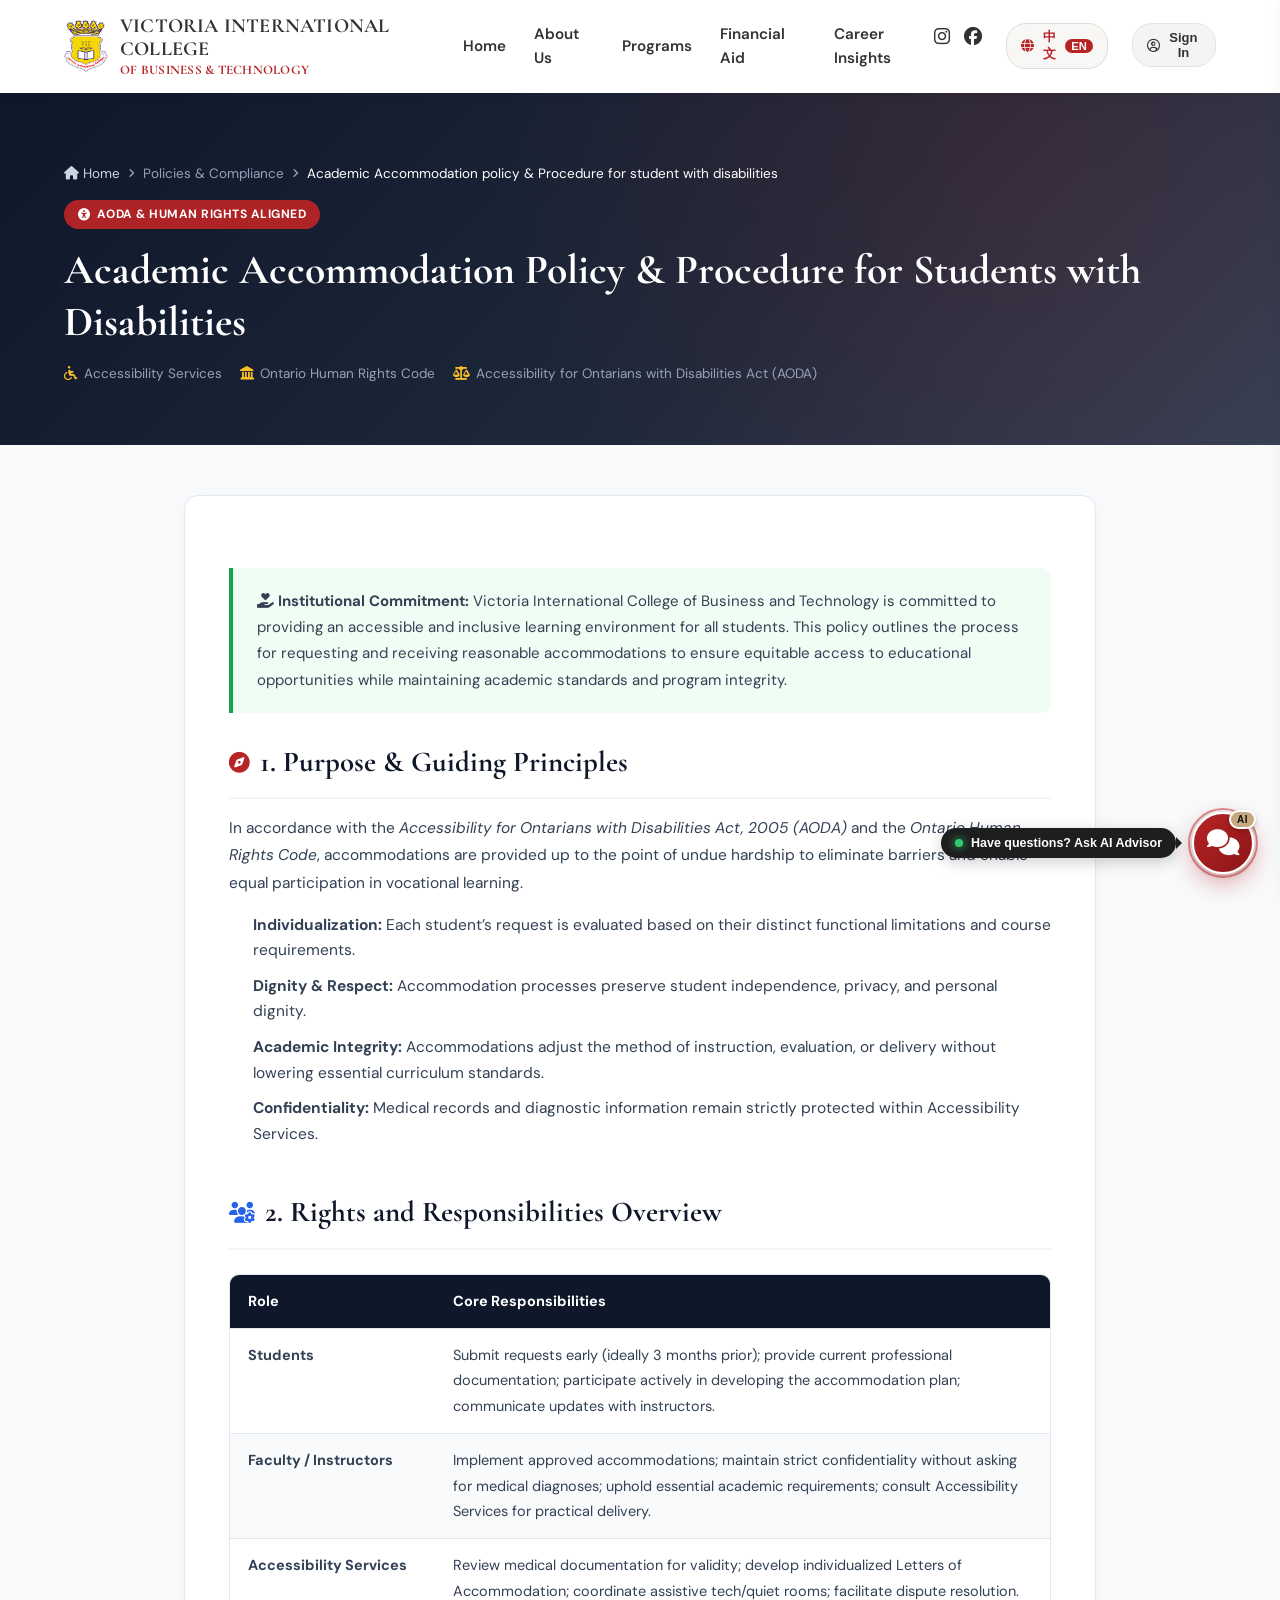
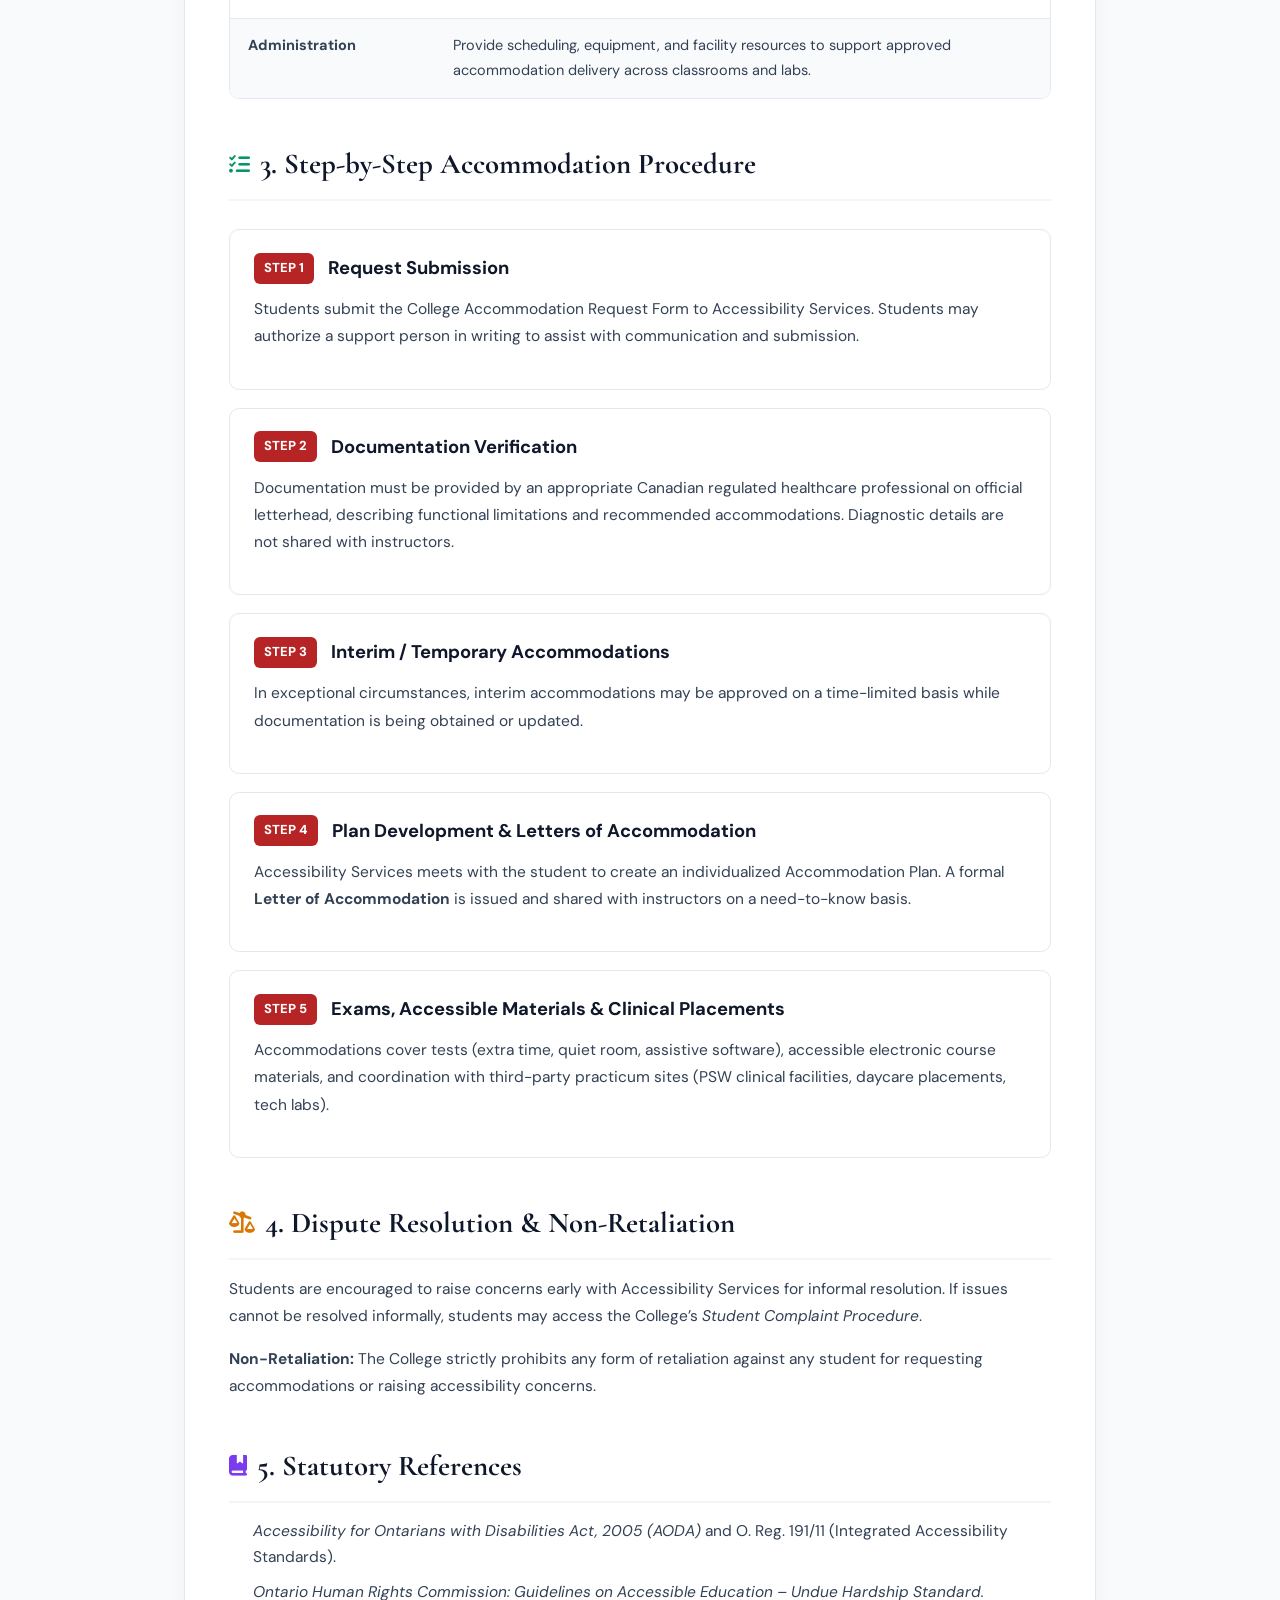
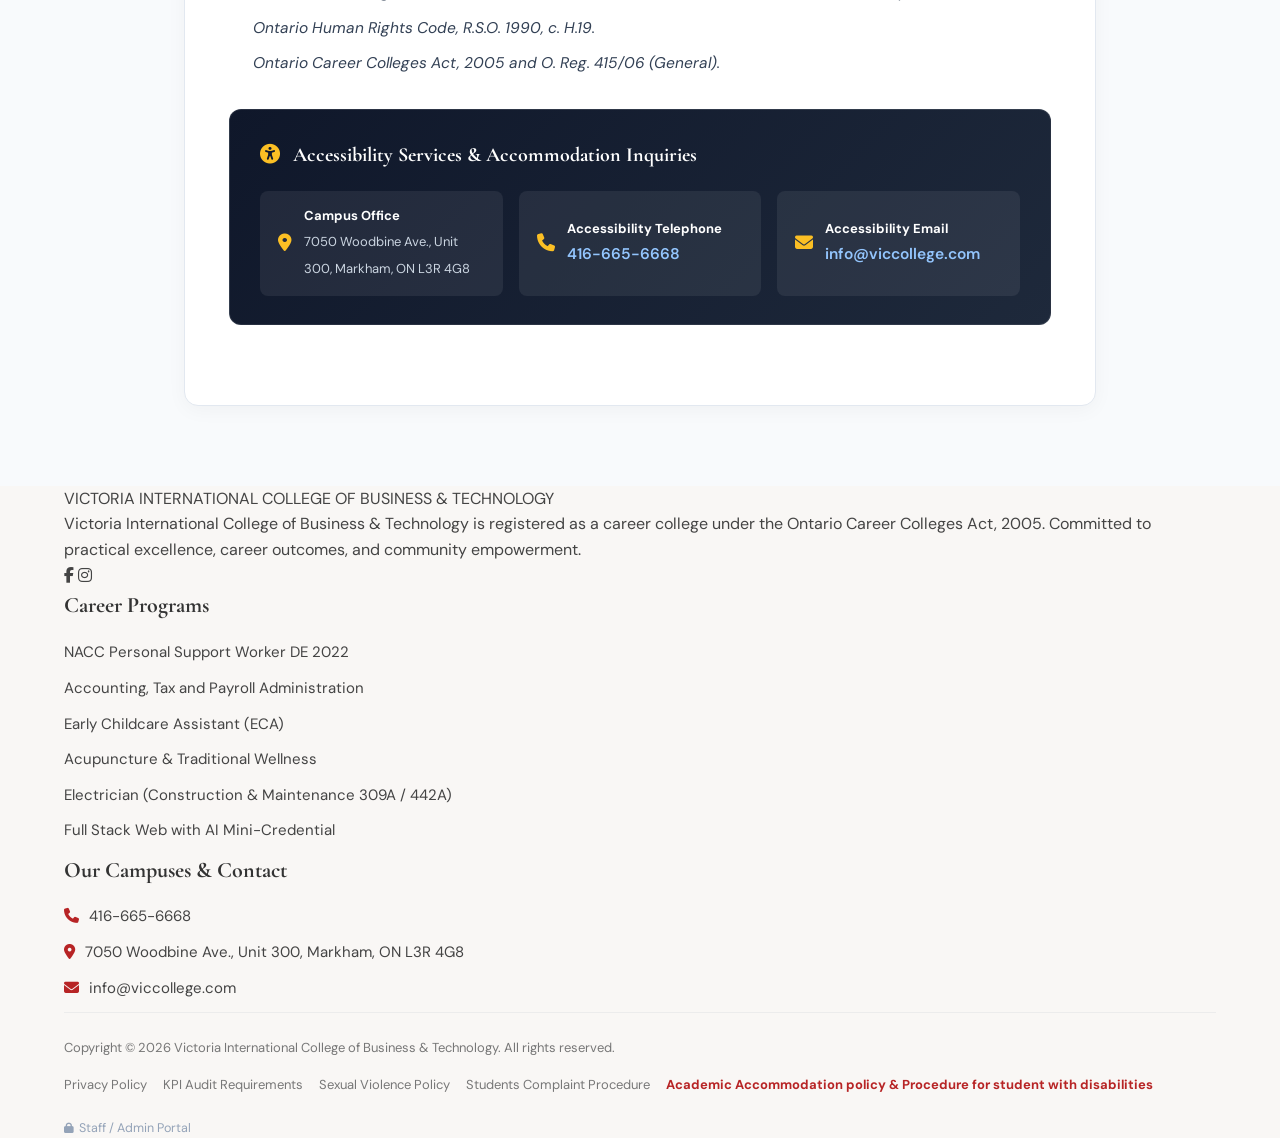
==== commit a9468cb2: "change the college name to corret one and remove salary range" ====
--- a/academic-accommodation-policy-and-procedure-for-students-with-disabilities.html
+++ b/academic-accommodation-policy-and-procedure-for-students-with-disabilities.html
@@ -28,11 +28,11 @@
   <!-- Header Navigation -->
   <header class="vic-main-header">
     <div class="container nav-wrapper">
-      <a href="index.html#home" class="logo-section" aria-label="Victoria College of Business Healthcare Technology & Trades">
-        <img class="logo-img" src="images/vic_logo.png" alt="Victoria College">
+      <a href="index.html#home" class="logo-section" aria-label="VICTORIA INTERNATIONAL COLLEGE OF BUSINESS & TECHNOLOGY">
+        <img class="logo-img" src="images/vic_logo.png" alt="VICTORIA INTERNATIONAL COLLEGE">
         <div class="logo-text">
-          <span class="logo-brand-main" data-i18n="logo_brand_main">Victoria College</span>
-          <span class="logo-brand-sub" data-i18n="logo_brand_sub">of Business Healthcare Technology &amp; Trades</span>
+          <span class="logo-brand-main" data-i18n="logo_brand_main">VICTORIA INTERNATIONAL COLLEGE</span>
+          <span class="logo-brand-sub" data-i18n="logo_brand_sub">OF BUSINESS &amp; TECHNOLOGY</span>
         </div>
       </a>
 
@@ -89,7 +89,7 @@
   <div class="mobile-nav-drawer">
     <div class="mobile-drawer-header">
       <div class="logo-text">
-        <span class="logo-brand-main" data-i18n="logo_brand_main">Victoria College</span>
+        <span class="logo-brand-main" data-i18n="logo_brand_main">VICTORIA INTERNATIONAL COLLEGE</span>
       </div>
       <button type="button" class="mobile-drawer-close" aria-label="Close menu">&times;</button>
     </div>
@@ -314,8 +314,8 @@
         <!-- Column 1: Brand & About -->
         <div class="footer-col">
           <div class="footer-logo">
-            <span class="footer-brand" data-i18n="logo_brand_main">VICTORIA COLLEGE</span>
-            <span class="footer-sub">OF BUSINESS HEALTHCARE TECHNOLOGY &amp; TRADES</span>
+            <span class="footer-brand" data-i18n="logo_brand_main">VICTORIA INTERNATIONAL COLLEGE</span>
+            <span class="footer-sub">OF BUSINESS &amp; TECHNOLOGY</span>
           </div>
           <p class="footer-desc" data-i18n="footer_desc">
             Registered as a career college under the Ontario Career Colleges Act, 2005. 22 years of empowering careers through vocational training, government grant assistance, and job placements.
--- a/css/style.css
+++ b/css/style.css
@@ -207,8 +207,20 @@
 }
 
 @media (max-width: 992px) {
+  .logo-brand-main {
+    font-size: 1.05rem;
+  }
   .logo-brand-sub {
-    font-size: 0.72rem;
+    font-size: 0.70rem;
+  }
+}
+
+@media (max-width: 480px) {
+  .logo-brand-main {
+    font-size: 0.90rem;
+  }
+  .logo-brand-sub {
+    font-size: 0.62rem;
   }
 }
 
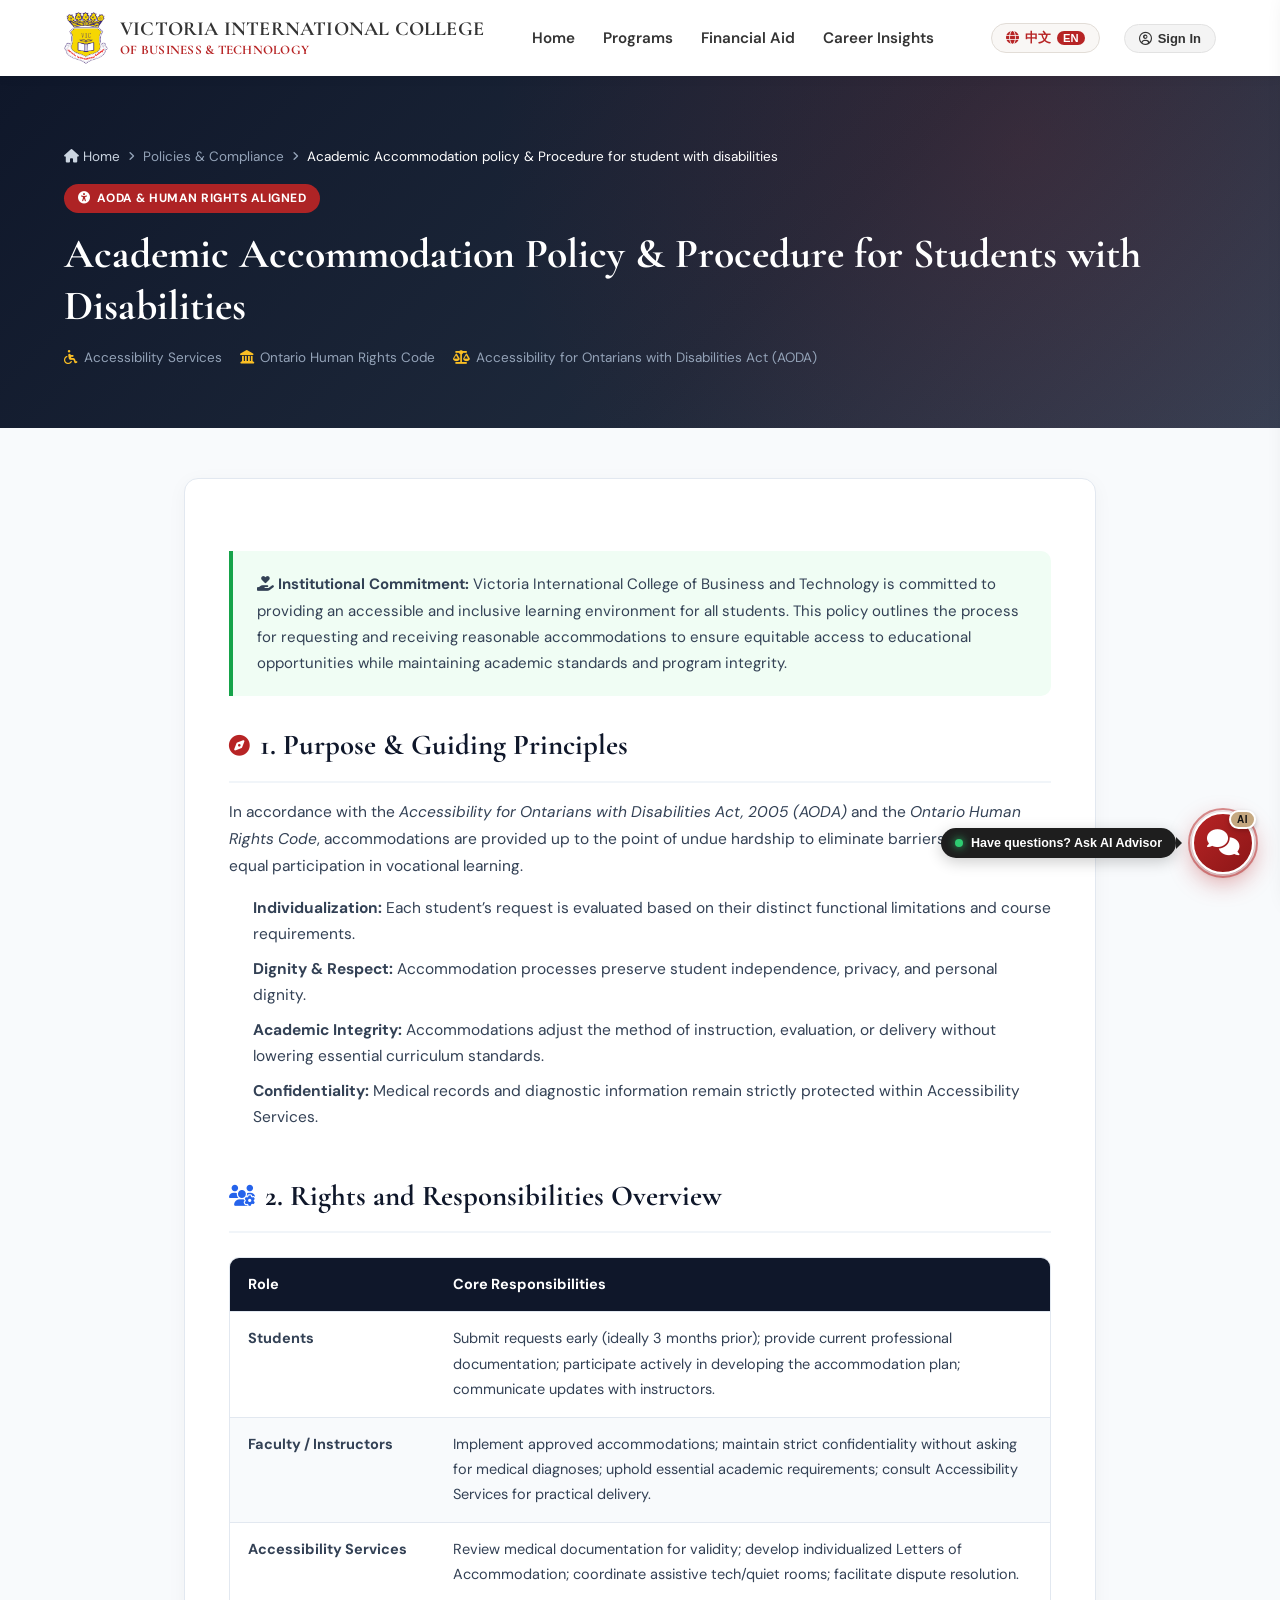
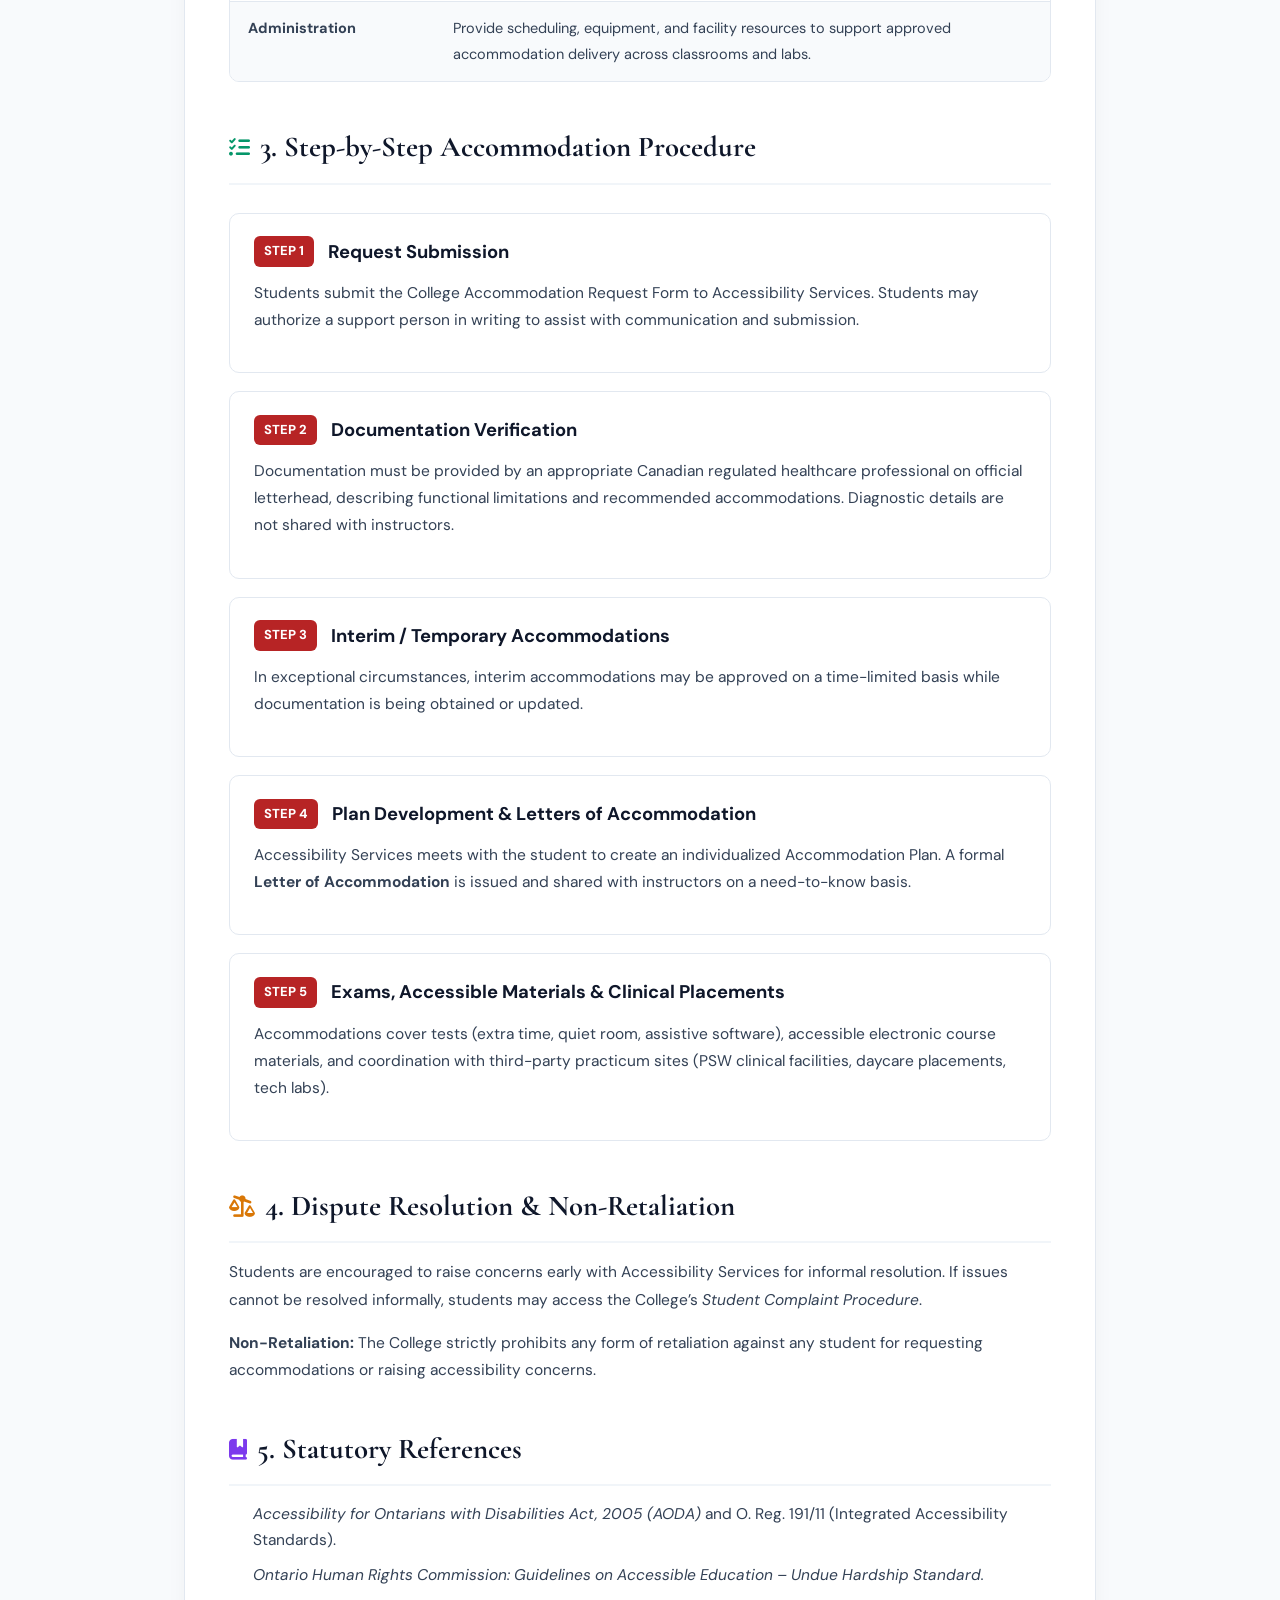
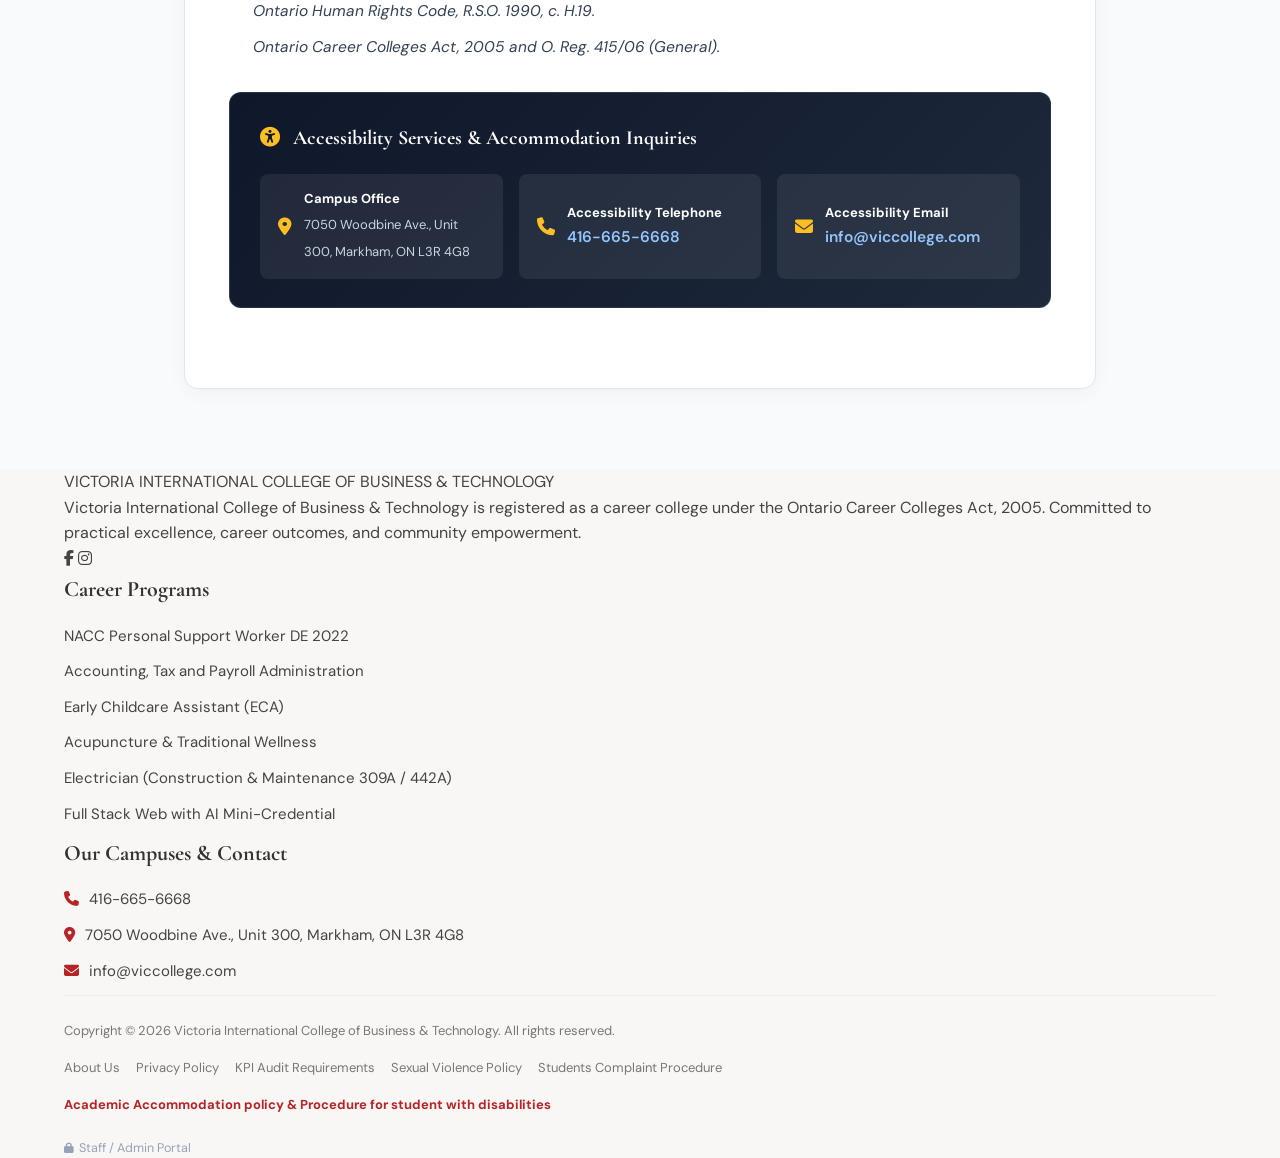
==== commit 9246f607: "make the header cleaner" ====
--- a/academic-accommodation-policy-and-procedure-for-students-with-disabilities.html
+++ b/academic-accommodation-policy-and-procedure-for-students-with-disabilities.html
@@ -39,9 +39,6 @@
       <nav class="main-nav-list">
         <div class="main-nav-item">
           <a href="index.html#home" class="main-nav-link" data-i18n="nav_home">Home</a>
-        </div>
-        <div class="main-nav-item">
-          <a href="index.html#about" class="main-nav-link" data-i18n="nav_about">About Us</a>
         </div>
         <div class="main-nav-item">
           <a href="index.html#programs" class="main-nav-link" data-i18n="nav_programs">Programs <i
@@ -64,10 +61,6 @@
       </nav>
 
       <div class="nav-social-icons">
-        <a href="https://www.instagram.com/vic.college/?utm_medium=copy_link" target="_blank" rel="noopener"><i
-            class="fa-brands fa-instagram"></i></a>
-        <a href="https://www.facebook.com/profile.php?id=100078023242504" target="_blank" rel="noopener"><i
-            class="fa-brands fa-facebook"></i></a>
         <button type="button" class="lang-switcher-vic js-lang-toggle desktop-only" style="margin-left: 10px;"
           aria-label="Toggle language">
           <i class="fa-solid fa-globe"></i>
@@ -96,9 +89,6 @@
     <div class="mobile-drawer-body">
       <div class="mobile-drawer-item">
         <a href="index.html#home" class="mobile-drawer-link" data-i18n="nav_home">Home</a>
-      </div>
-      <div class="mobile-drawer-item">
-        <a href="index.html#about" class="mobile-drawer-link" data-i18n="nav_about">About Us</a>
       </div>
       <div class="mobile-drawer-item">
         <a href="index.html#programs" class="mobile-drawer-link" data-i18n="nav_programs">Programs</a>
@@ -361,6 +351,7 @@
       <div class="footer-bottom-bar">
         <span data-i18n="footer_copyright">Copyright &copy; 2026 VICTORIA INTERNATIONAL COLLEGE OF BUSINESS &amp; TECHNOLOGY</span>
         <div class="footer-policy-links">
+          <a href="index.html#about" data-i18n="nav_about">About Us</a>
           <a href="privacy-policy.html" data-i18n="footer_policy_privacy">Privacy Policy</a>
           <a href="kpi-audit-requirements.html" data-i18n="footer_policy_kpi">KPI Audit Requirements</a>
           <a href="sexual-violence-policy.html" data-i18n="footer_policy_sexual">Sexual Violence Policy</a>
